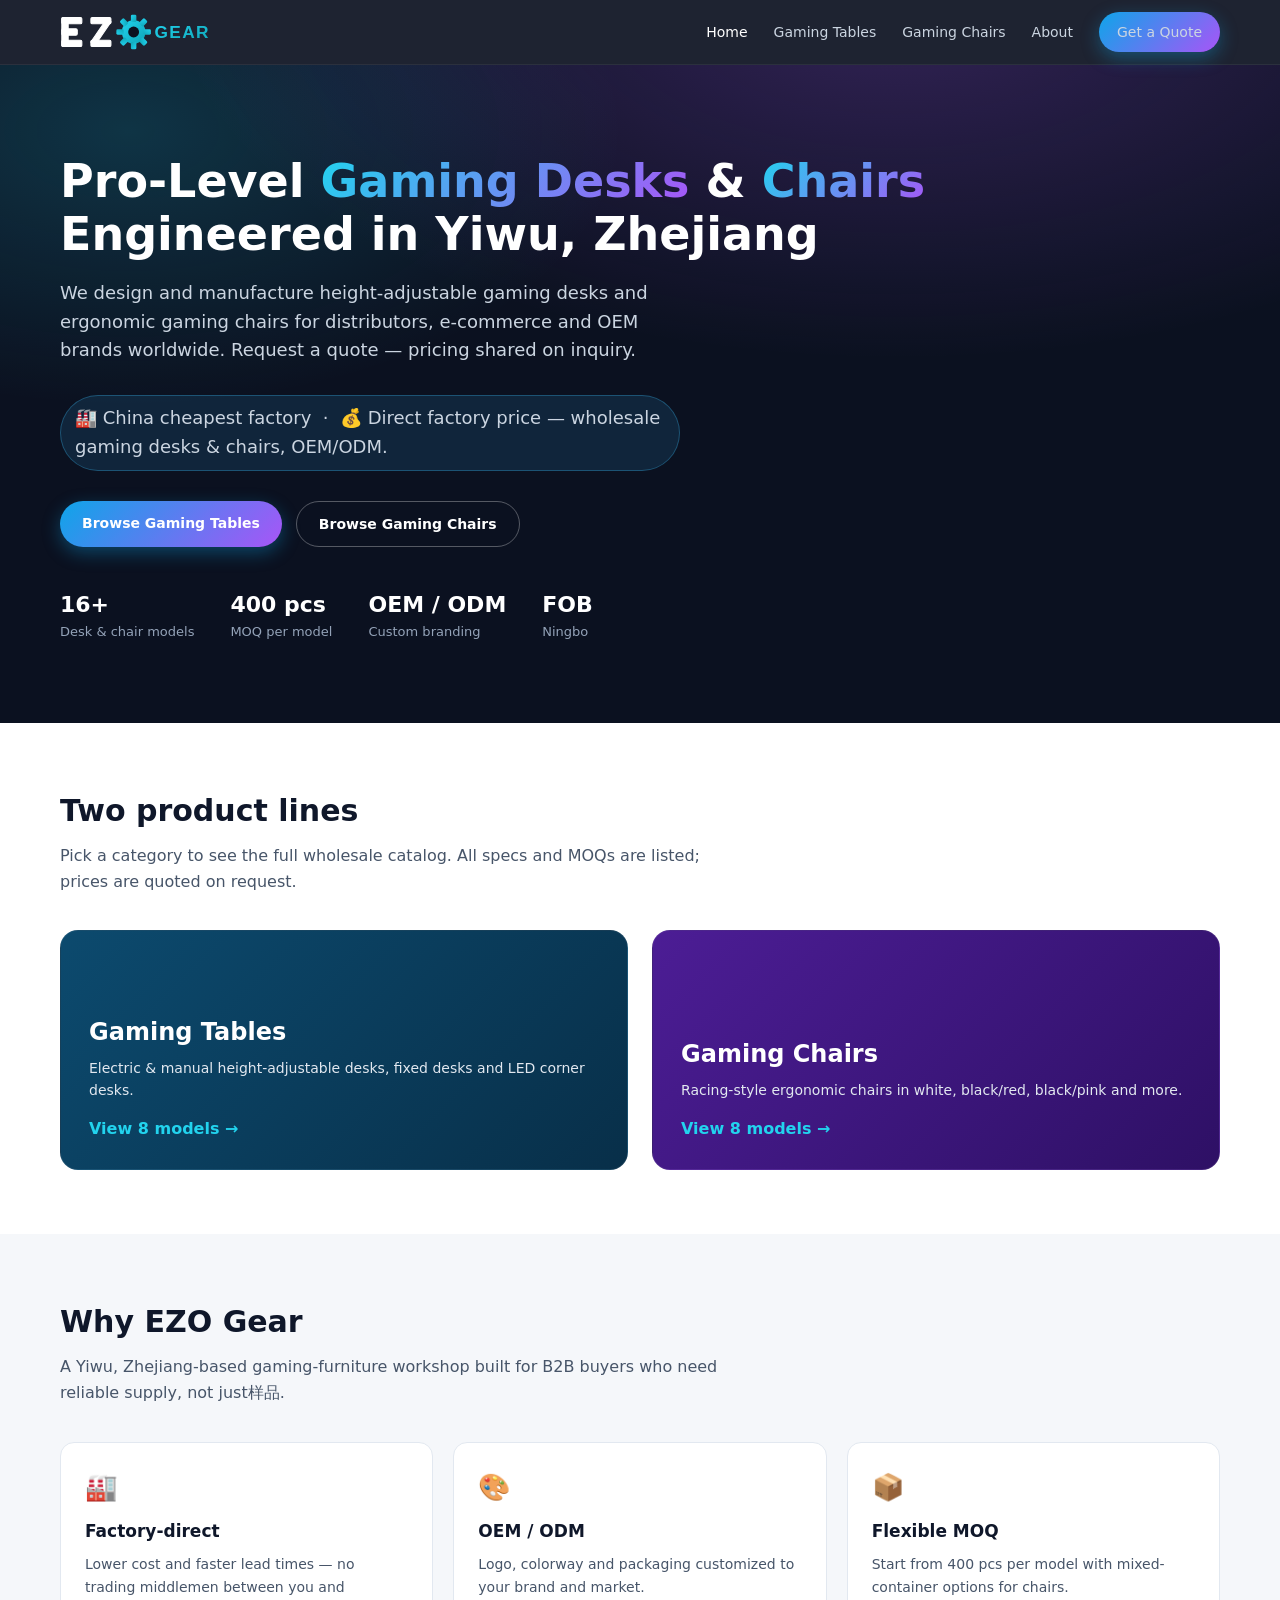
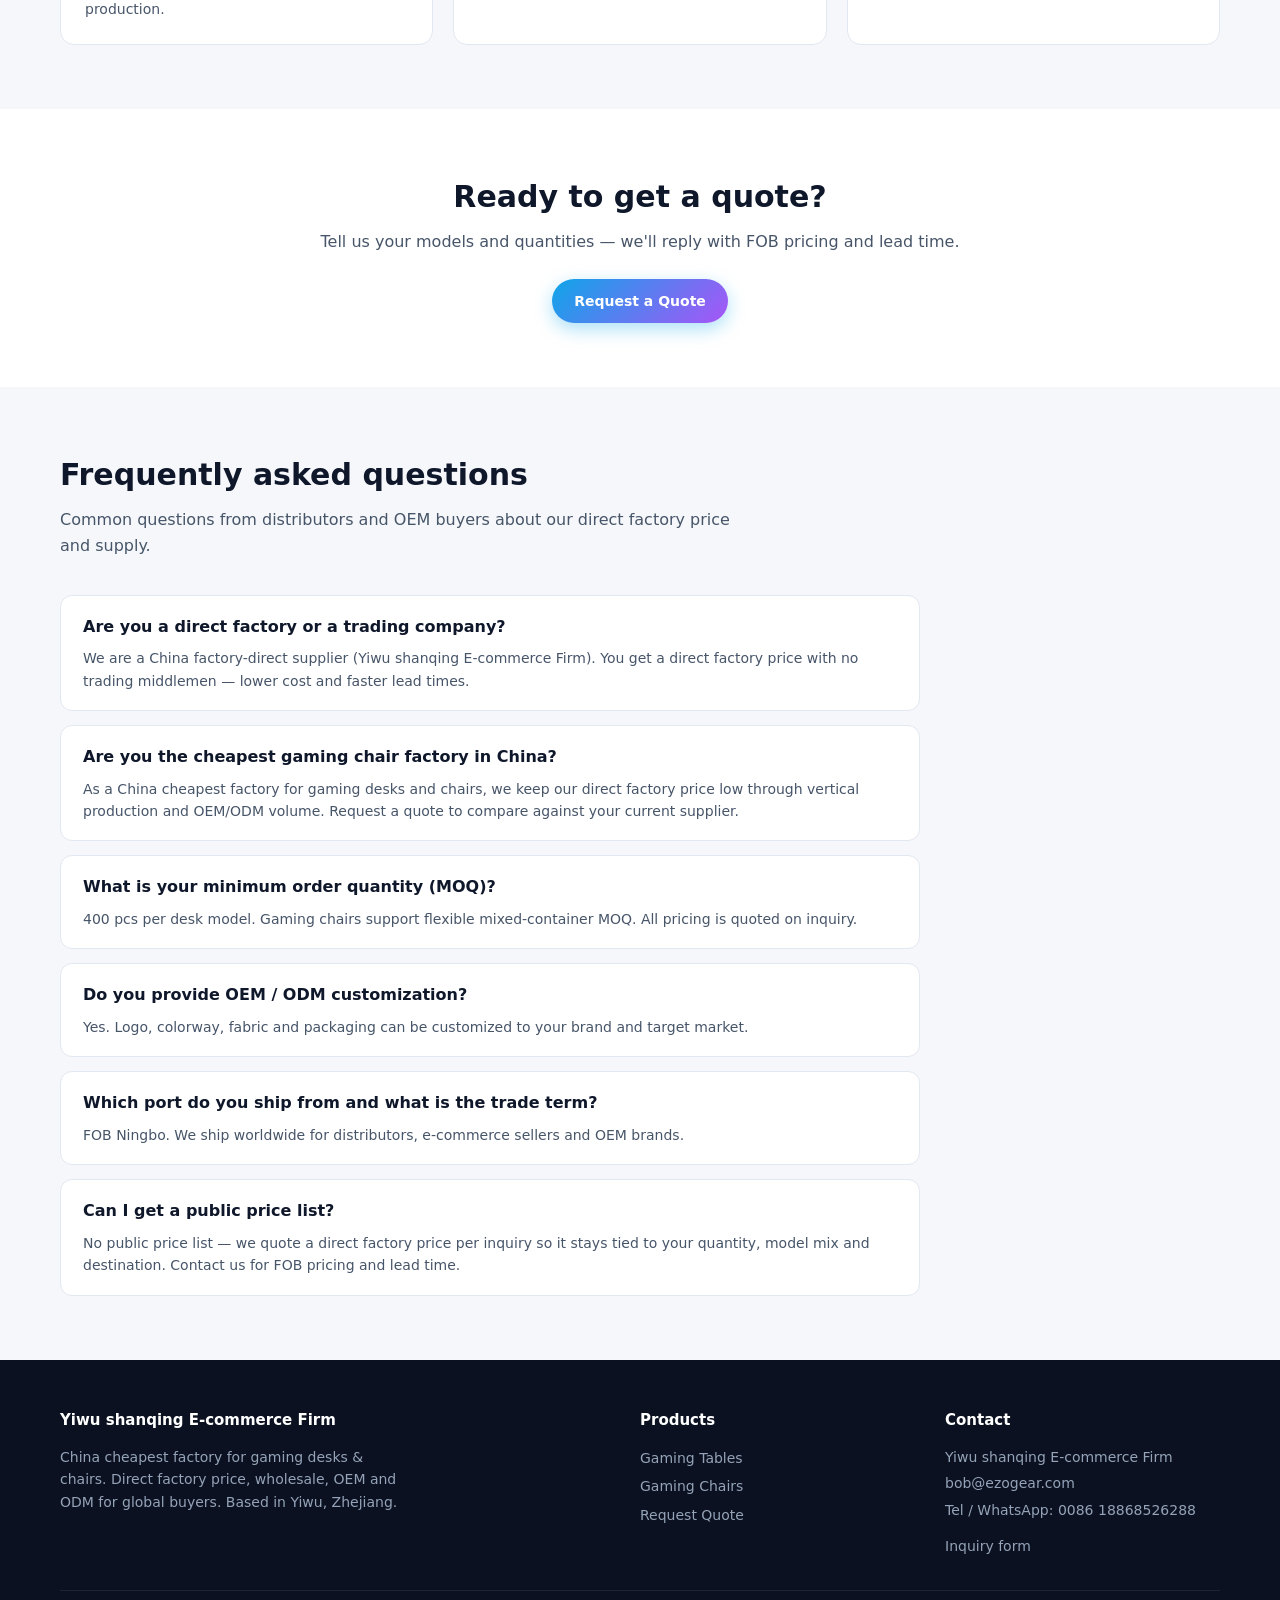
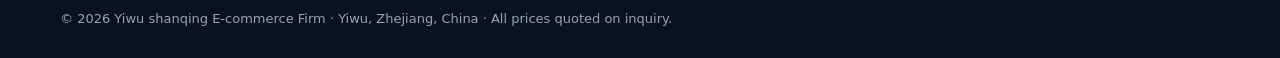
==== index.html @ 776b9a03 "Rebrand JINGGEAR -> EZO Gear: site-wide logo, titles, JSON-LD, llms.txt" ====
<!DOCTYPE html>
<html lang="en">
<head>
<meta charset="UTF-8">
<meta name="viewport" content="width=device-width, initial-scale=1.0">
<title>EZO Gear — China's Cheapest Factory for Gaming Desks & Chairs | Direct Factory Price</title>
<meta name="description" content="China cheapest factory for gaming desks and chairs. Direct factory price, OEM/ODM, low MOQ 400 pcs. Wholesale gaming tables & ergonomic gaming chairs from Yiwu, Zhejiang.">
<link rel="canonical" href="https://ezogear.com/">
<meta property="og:type" content="website">
<meta property="og:title" content="EZO Gear — China's Cheapest Factory for Gaming Desks & Chairs | Direct Factory Price">
<meta property="og:description" content="China cheapest factory for gaming desks and chairs. Direct factory price, OEM/ODM, low MOQ 400 pcs. Wholesale gaming tables & ergonomic gaming chairs from Yiwu, Zhejiang.">
<meta property="og:url" content="https://ezogear.com/">
<meta property="og:site_name" content="EZO Gear">
<meta name="twitter:card" content="summary_large_image">
<meta name="twitter:title" content="EZO Gear — China's Cheapest Factory for Gaming Desks & Chairs | Direct Factory Price">
<meta name="twitter:description" content="China cheapest factory for gaming desks and chairs. Direct factory price, OEM/ODM, low MOQ 400 pcs. Wholesale gaming tables & ergonomic gaming chairs from Yiwu, Zhejiang.">
<link rel="stylesheet" href="assets/css/style.css">
<script type="application/ld+json">
{
  "@context": "https://schema.org",
  "@graph": [
    {
      "@type": "Organization",
      "@id": "https://ezogear.com/#organization",
      "name": "Yiwu shanqing E‑commerce Firm",
      "url": "https://ezogear.com/",
      "logo": "https://ezogear.com/assets/chairs/GC6111RED/GC6111-BLA-RED-2.jpg",
      "description": "China cheapest factory for gaming desks and chairs. We supply direct factory price wholesale gaming furniture with OEM/ODM, low MOQ and FOB Ningbo shipping from Yiwu, Zhejiang.",
      "email": "bob@ezogear.com",
      "telephone": "+86 18868526288",
      "address": {
        "@type": "PostalAddress",
        "addressLocality": "Yiwu",
        "addressRegion": "Zhejiang",
        "addressCountry": "CN"
      },
      "areaServed": "Worldwide",
      "sameAs": [
        "https://ezogear.com/"
      ]
    },
    {
      "@type": "Brand",
      "@id": "https://ezogear.com/#brand",
      "name": "EZO Gear",
      "url": "https://ezogear.com/",
      "description": "Direct factory price gaming desk & chair brand. China cheapest factory for wholesale gaming furniture, OEM/ODM.",
      "logo": "https://ezogear.com/assets/chairs/GC6111RED/GC6111-BLA-RED-2.jpg",
      "sameAs": [
        "https://ezogear.com/"
      ],
      "areaServed": "Worldwide",
      "category": "Gaming furniture",
      "mainEntityOfPage": "https://ezogear.com/"
    },
    {
      "@type": "WebSite",
      "@id": "https://ezogear.com/#website",
      "url": "https://ezogear.com/",
      "name": "EZO Gear",
      "publisher": {
        "@id": "https://ezogear.com/#organization"
      },
      "inLanguage": "en"
    }
  ]
}
</script>
</head>
<body>

<header class="site-header">
  <div class="wrap nav">
    <div class="brand">
      <svg class="logo-mark" viewBox="0 0 200 44" xmlns="http://www.w3.org/2000/svg" role="img" aria-label="EZO Gear">
        <defs>
          <linearGradient id="ezg" x1="0" y1="0" x2="1" y2="1">
            <stop offset="0" stop-color="#22d3ee"/>
            <stop offset="1" stop-color="#0ea5b7"/>
          </linearGradient>
        </defs>
        <!-- E -->
        <g fill="#ffffff" stroke="#ffffff" stroke-width="1.2">
          <rect x="2" y="6" width="7" height="32" rx="1.5"/>
          <rect x="2" y="6" width="22" height="7" rx="1.5"/>
          <rect x="2" y="18.5" width="17" height="7" rx="1.5"/>
          <rect x="2" y="31" width="22" height="7" rx="1.5"/>
        </g>
        <!-- Z -->
        <g fill="#ffffff" stroke="#ffffff" stroke-width="1.2">
          <rect x="34" y="6" width="22" height="7" rx="1.5"/>
          <polygon points="56,11 49,11 34,33 41,33"/>
          <rect x="34" y="31" width="22" height="7" rx="1.5"/>
        </g>
        <!-- O as gear -->
        <g fill="url(#ezg)">
          <circle cx="81" cy="22" r="13"/>
          <rect x="78" y="3" width="6" height="8" rx="1.5" transform="rotate(0 81 22)"/>
          <rect x="78" y="3" width="6" height="8" rx="1.5" transform="rotate(45 81 22)"/>
          <rect x="78" y="3" width="6" height="8" rx="1.5" transform="rotate(90 81 22)"/>
          <rect x="78" y="3" width="6" height="8" rx="1.5" transform="rotate(135 81 22)"/>
          <rect x="78" y="3" width="6" height="8" rx="1.5" transform="rotate(180 81 22)"/>
          <rect x="78" y="3" width="6" height="8" rx="1.5" transform="rotate(225 81 22)"/>
          <rect x="78" y="3" width="6" height="8" rx="1.5" transform="rotate(270 81 22)"/>
          <rect x="78" y="3" width="6" height="8" rx="1.5" transform="rotate(315 81 22)"/>
        </g>
        <circle cx="81" cy="22" r="6" fill="#0b1120"/>
        <!-- GEAR wordmark -->
        <text x="104" y="29" font-family="Arial, Helvetica, sans-serif" font-size="19" font-weight="800" letter-spacing="1.5" fill="url(#ezg)">GEAR</text>
      </svg>
    </div>
    <nav class="nav-links">
      <a href="index.html" class="active">Home</a>
      <a href="tables.html">Gaming Tables</a>
      <a href="chairs.html">Gaming Chairs</a>
      <a href="#about">About</a>
      <a href="contact.html" class="btn btn-primary btn-sm">Get a Quote</a>
    </nav>
  </div>
</header>

<section class="hero">
  <div class="wrap">
    <h1>Pro-Level <span class="hl">Gaming Desks</span> &amp; <span class="hl">Chairs</span><br>Engineered in Yiwu, Zhejiang</h1>
    <p>We design and manufacture height-adjustable gaming desks and ergonomic gaming chairs for distributors, e-commerce and OEM brands worldwide. Request a quote — pricing shared on inquiry.</p>
    <p class="seo-tag">🏭 China cheapest factory &nbsp;·&nbsp; 💰 Direct factory price — wholesale gaming desks &amp; chairs, OEM/ODM.</p>
    <div class="hero-cta">
      <a href="tables.html" class="btn btn-primary">Browse Gaming Tables</a>
      <a href="chairs.html" class="btn btn-ghost">Browse Gaming Chairs</a>
    </div>
    <div class="hero-meta">
      <div><strong>16+</strong>Desk &amp; chair models</div>
      <div><strong>400 pcs</strong>MOQ per model</div>
      <div><strong>OEM / ODM</strong>Custom branding</div>
      <div><strong>FOB</strong>Ningbo</div>
    </div>
  </div>
</section>

<section class="section">
  <div class="wrap">
    <h2>Two product lines</h2>
    <p class="lead">Pick a category to see the full wholesale catalog. All specs and MOQs are listed; prices are quoted on request.</p>
    <div class="cat-grid">
      <a class="cat-card tables" href="tables.html">
        <div>
          <h3>Gaming Tables</h3>
          <p>Electric &amp; manual height-adjustable desks, fixed desks and LED corner desks.</p>
          <span class="go">View 8 models →</span>
        </div>
      </a>
      <a class="cat-card chairs" href="chairs.html">
        <div>
          <h3>Gaming Chairs</h3>
          <p>Racing-style ergonomic chairs in white, black/red, black/pink and more.</p>
          <span class="go">View 8 models →</span>
        </div>
      </a>
    </div>
  </div>
</section>

<section class="section soft" id="about">
  <div class="wrap">
    <h2>Why EZO Gear</h2>
    <p class="lead">A Yiwu, Zhejiang-based gaming-furniture workshop built for B2B buyers who need reliable supply, not just样品.</p>
    <div class="feat-grid">
      <div class="feat"><div class="ic">🏭</div><h4>Factory-direct</h4><p>Lower cost and faster lead times — no trading middlemen between you and production.</p></div>
      <div class="feat"><div class="ic">🎨</div><h4>OEM / ODM</h4><p>Logo, colorway and packaging customized to your brand and market.</p></div>
      <div class="feat"><div class="ic">📦</div><h4>Flexible MOQ</h4><p>Start from 400 pcs per model with mixed-container options for chairs.</p></div>
    </div>
  </div>
</section>

<section class="section">
  <div class="wrap" style="text-align:center">
    <h2>Ready to get a quote?</h2>
    <p class="lead" style="margin:0 auto 24px">Tell us your models and quantities — we'll reply with FOB pricing and lead time.</p>
    <a href="contact.html" class="btn btn-primary">Request a Quote</a>
  </div>
</section>

<section class="section soft" id="faq">
  <div class="wrap">
    <h2>Frequently asked questions</h2>
    <p class="lead">Common questions from distributors and OEM buyers about our direct factory price and supply.</p>
    <div class="faq">
      <div class="faq-item"><h4>Are you a direct factory or a trading company?</h4><p>We are a China factory-direct supplier (Yiwu shanqing E‑commerce Firm). You get a direct factory price with no trading middlemen — lower cost and faster lead times.</p></div>
      <div class="faq-item"><h4>Are you the cheapest gaming chair factory in China?</h4><p>As a China cheapest factory for gaming desks and chairs, we keep our direct factory price low through vertical production and OEM/ODM volume. Request a quote to compare against your current supplier.</p></div>
      <div class="faq-item"><h4>What is your minimum order quantity (MOQ)?</h4><p>400 pcs per desk model. Gaming chairs support flexible mixed-container MOQ. All pricing is quoted on inquiry.</p></div>
      <div class="faq-item"><h4>Do you provide OEM / ODM customization?</h4><p>Yes. Logo, colorway, fabric and packaging can be customized to your brand and target market.</p></div>
      <div class="faq-item"><h4>Which port do you ship from and what is the trade term?</h4><p>FOB Ningbo. We ship worldwide for distributors, e-commerce sellers and OEM brands.</p></div>
      <div class="faq-item"><h4>Can I get a public price list?</h4><p>No public price list — we quote a direct factory price per inquiry so it stays tied to your quantity, model mix and destination. Contact us for FOB pricing and lead time.</p></div>
    </div>
  </div>
</section>
<script type="application/ld+json">
{
  "@context": "https://schema.org",
  "@type": "FAQPage",
  "mainEntity": [
    {
      "@type": "Question",
      "name": "Are you a direct factory or a trading company?",
      "acceptedAnswer": {
        "@type": "Answer",
        "text": "We are a China factory-direct supplier (Yiwu shanqing E‑commerce Firm). You get a direct factory price with no trading middlemen — lower cost and faster lead times."
      }
    },
    {
      "@type": "Question",
      "name": "Are you the cheapest gaming chair factory in China?",
      "acceptedAnswer": {
        "@type": "Answer",
        "text": "As a China cheapest factory for gaming desks and chairs, we keep our direct factory price low through vertical production and OEM/ODM volume. Request a quote to compare against your current supplier."
      }
    },
    {
      "@type": "Question",
      "name": "What is your minimum order quantity (MOQ)?",
      "acceptedAnswer": {
        "@type": "Answer",
        "text": "400 pcs per desk model. Gaming chairs support flexible mixed-container MOQ. All pricing is quoted on inquiry."
      }
    },
    {
      "@type": "Question",
      "name": "Do you provide OEM / ODM customization?",
      "acceptedAnswer": {
        "@type": "Answer",
        "text": "Yes. Logo, colorway, fabric and packaging can be customized to your brand and target market."
      }
    },
    {
      "@type": "Question",
      "name": "Which port do you ship from and what is the trade term?",
      "acceptedAnswer": {
        "@type": "Answer",
        "text": "FOB Ningbo. We ship worldwide for distributors, e-commerce sellers and OEM brands."
      }
    },
    {
      "@type": "Question",
      "name": "Can I get a public price list?",
      "acceptedAnswer": {
        "@type": "Answer",
        "text": "No public price list — we quote a direct factory price per inquiry so it stays tied to your quantity, model mix and destination. Contact us for FOB pricing and lead time."
      }
    }
  ]
}
</script>

<footer class="site-footer">
  <div class="wrap">
    <div class="foot-grid">
      <div>
        <h5>Yiwu shanqing E‑commerce Firm</h5>
        <p style="font-size:14px;max-width:340px">China cheapest factory for gaming desks &amp; chairs. Direct factory price, wholesale, OEM and ODM for global buyers. Based in Yiwu, Zhejiang.</p>
      </div>
      <div>
        <h5>Products</h5>
        <a href="tables.html">Gaming Tables</a>
        <a href="chairs.html">Gaming Chairs</a>
        <a href="contact.html">Request Quote</a>
      </div>
      <div>
        <h5>Contact</h5>
        <p class="co-info">Yiwu shanqing E‑commerce Firm<br>
        <a href="mailto:bob@ezogear.com">bob@ezogear.com</a><br>
        Tel / WhatsApp: 0086 18868526288</p>
        <a href="contact.html">Inquiry form</a>
      </div>
    </div>
    <div class="foot-bottom">© 2026 Yiwu shanqing E‑commerce Firm · Yiwu, Zhejiang, China · All prices quoted on inquiry.</div>
  </div>
</footer>

<div class="modal-back" id="modalBack"><div class="modal" id="modal"></div></div>
<script src="assets/js/data.js"></script>
<script src="assets/js/main.js"></script>
</body>
</html>
---- assets/css/style.css ----
:root {
  --bg: #ffffff;
  --bg-soft: #f5f7fa;
  --ink: #0f172a;
  --ink-soft: #475569;
  --line: #e2e8f0;
  --brand: #0ea5e9;
  --brand-2: #a855f7;
  --accent: #22d3ee;
  --dark: #0b1120;
  --dark-2: #111a2e;
  --radius: 14px;
  --shadow: 0 8px 30px rgba(15, 23, 42, 0.08);
  --maxw: 1200px;
}

* { box-sizing: border-box; }

html { scroll-behavior: smooth; }

body {
  margin: 0;
  font-family: "Segoe UI", "PingFang SC", "Microsoft YaHei", system-ui, -apple-system, sans-serif;
  color: var(--ink);
  background: var(--bg);
  line-height: 1.6;
}

a { color: inherit; text-decoration: none; }

img { max-width: 100%; display: block; }

.wrap { max-width: var(--maxw); margin: 0 auto; padding: 0 20px; }

/* ---------- Header ---------- */
.site-header {
  position: sticky; top: 0; z-index: 50;
  background: rgba(11, 17, 32, 0.92);
  backdrop-filter: blur(8px);
  border-bottom: 1px solid rgba(255, 255, 255, 0.06);
}
.nav {
  display: flex; align-items: center; justify-content: space-between;
  height: 64px;
}
.brand { display: flex; align-items: center; gap: 8px; }
.brand .logo-mark { height: 40px; width: auto; display: block; }
.nav-links { display: flex; gap: 26px; align-items: center; }
.nav-links a {
  color: #cbd5e1; font-size: 14px; font-weight: 500; transition: color .2s;
}
.nav-links a:hover, .nav-links a.active { color: #fff; }
.btn {
  display: inline-block; cursor: pointer; border: 0; font-weight: 600;
  padding: 11px 22px; border-radius: 999px; font-size: 14px;
  transition: transform .15s ease, box-shadow .2s ease;
}
.btn-primary {
  background: linear-gradient(135deg, var(--brand), var(--brand-2));
  color: #fff; box-shadow: 0 6px 18px rgba(14, 165, 233, .35);
}
.btn-primary:hover { transform: translateY(-2px); }
.btn-ghost {
  background: transparent; color: #fff; border: 1px solid rgba(255,255,255,.3);
}
.btn-ghost:hover { border-color: var(--accent); color: var(--accent); }
.btn-sm { padding: 9px 18px; font-size: 13px; }

/* ---------- Hero ---------- */
.hero {
  background: radial-gradient(1200px 600px at 70% -10%, rgba(168,85,247,.25), transparent 60%),
              radial-gradient(900px 500px at 10% 10%, rgba(34,211,238,.18), transparent 55%),
              var(--dark);
  color: #fff; padding: 90px 0 80px;
}
.hero h1 { font-size: 46px; line-height: 1.15; margin: 0 0 18px; font-weight: 800; }
.hero h1 .hl {
  background: linear-gradient(135deg, var(--accent), var(--brand-2));
  -webkit-background-clip: text; background-clip: text; color: transparent;
}
.hero p { color: #cbd5e1; font-size: 18px; max-width: 620px; margin: 0 0 30px; }
.hero-cta { display: flex; gap: 14px; flex-wrap: wrap; }
.seo-tag { margin-top: 18px; font-size: 14px; color: #e2e8f0; }
.seo-tag { background: rgba(56,189,248,0.12); display: inline-block; padding: 8px 14px; border-radius: 999px; border: 1px solid rgba(56,189,248,0.3); }
.hero-meta { margin-top: 40px; display: flex; gap: 36px; flex-wrap: wrap; }
.hero-meta div { color: #94a3b8; font-size: 13px; }
.hero-meta strong { display: block; color: #fff; font-size: 22px; font-weight: 700; }
.faq { display: grid; gap: 14px; max-width: 860px; }
.faq-item { background: #fff; border: 1px solid #e2e8f0; border-radius: 12px; padding: 18px 22px; }
.faq-item h4 { margin: 0 0 8px; font-size: 16px; color: var(--ink); }
.faq-item p { margin: 0; color: var(--ink-soft); font-size: 14px; line-height: 1.6; }


.crumb { padding: 14px 0 0; font-size: 13px; color: var(--ink-soft); }
.crumb a { color: var(--accent); text-decoration: none; }
.crumb span { margin: 0 6px; color: #94a3b8; }
/* ---------- Sections ---------- */
.section { padding: 64px 0; }
.section.soft { background: var(--bg-soft); }
.section h1 { font-size: 30px; margin: 0 0 8px; font-weight: 800; }
.section h2 { font-size: 30px; margin: 0 0 8px; font-weight: 800; }
.section .lead { color: var(--ink-soft); margin: 0 0 36px; max-width: 680px; }

/* ---------- Category cards ---------- */
.cat-grid { display: grid; grid-template-columns: 1fr 1fr; gap: 24px; }
.cat-card {
  position: relative; border-radius: 18px; overflow: hidden; min-height: 240px;
  display: flex; align-items: flex-end; padding: 28px; color: #fff;
  background: linear-gradient(135deg, #1e293b, #0f172a);
  border: 1px solid rgba(255,255,255,.06);
}
.cat-card.tables { background: linear-gradient(135deg, #0c4a6e, #082f49); }
.cat-card.chairs { background: linear-gradient(135deg, #4c1d95, #2e1065); }
.cat-card h3 { font-size: 24px; margin: 0 0 6px; }
.cat-card p { margin: 0; color: #e2e8f0; font-size: 14px; }
.cat-card .go { margin-top: 14px; display: inline-block; color: var(--accent); font-weight: 600; }

/* ---------- Product grid ---------- */
.toolbar { display: flex; gap: 10px; flex-wrap: wrap; margin-bottom: 26px; }
.chip {
  border: 1px solid var(--line); background: #fff; color: var(--ink-soft);
  padding: 8px 16px; border-radius: 999px; cursor: pointer; font-size: 13px; font-weight: 600;
}
.chip.active { background: var(--ink); color: #fff; border-color: var(--ink); }

.grid { display: grid; grid-template-columns: repeat(4, 1fr); gap: 22px; }
.card {
  background: #fff; border: 1px solid var(--line); border-radius: var(--radius);
  overflow: hidden; cursor: pointer; transition: box-shadow .2s, transform .2s;
  display: flex; flex-direction: column;
}
.card:hover { box-shadow: var(--shadow); transform: translateY(-4px); }
.card .thumb {
  background: var(--bg-soft); aspect-ratio: 4/3; display: flex; align-items: center; justify-content: center;
  overflow: hidden;
}
.card .thumb img { width: 100%; height: 100%; object-fit: contain; }
.card .body { padding: 16px 16px 18px; display: flex; flex-direction: column; gap: 6px; flex: 1; }
.card .sku { font-weight: 700; font-size: 15px; }
.card .sub { color: var(--ink-soft); font-size: 13px; }
.card .spec { font-size: 12px; color: #64748b; margin-top: 2px; }
.card .foot { margin-top: auto; padding-top: 10px; display: flex; align-items: center; justify-content: space-between; }
.tag {
  font-size: 11px; font-weight: 700; padding: 4px 10px; border-radius: 999px;
  background: rgba(14,165,233,.12); color: var(--brand);
}
.tag.led { background: rgba(168,85,247,.14); color: var(--brand-2); }

/* ---------- Modal ---------- */
.modal-back {
  position: fixed; inset: 0; background: rgba(8,12,24,.6); backdrop-filter: blur(4px);
  display: none; align-items: center; justify-content: center; z-index: 100; padding: 20px;
}
.modal-back.open { display: flex; }
.modal {
  background: #fff; border-radius: 18px; max-width: 880px; width: 100%; max-height: 90vh;
  overflow: auto; display: grid; grid-template-columns: 1.1fr 1fr;
}
.modal .gallery { background: var(--bg-soft); padding: 20px; }
.modal .gallery .main { aspect-ratio: 1/1; background: #fff; border-radius: 12px; overflow: hidden; margin-bottom: 12px; }
.modal .gallery .main img { width: 100%; height: 100%; object-fit: contain; }
.modal .gallery .thumbs { display: flex; gap: 8px; flex-wrap: wrap; }
.modal .gallery .thumbs img { width: 60px; height: 60px; object-fit: cover; border-radius: 8px; border: 2px solid transparent; cursor: pointer; }
.modal .gallery .thumbs img.active { border-color: var(--brand); }
.modal .info { padding: 28px; }
.modal .info h3 { margin: 0 0 4px; font-size: 24px; }
.modal .info .sku { color: var(--ink-soft); font-size: 14px; margin-bottom: 16px; }
.modal .info ul { padding-left: 18px; margin: 0 0 18px; color: var(--ink-soft); font-size: 14px; }
.modal .close {
  position: absolute; top: 14px; right: 18px; font-size: 26px; cursor: pointer; color: #fff;
  background: rgba(0,0,0,.35); width: 38px; height: 38px; border-radius: 50%; text-align: center; line-height: 36px;
}
.modal-wrap { position: relative; }

/* ---------- Features ---------- */
.feat-grid { display: grid; grid-template-columns: repeat(3, 1fr); gap: 20px; }
.feat {
  background: #fff; border: 1px solid var(--line); border-radius: var(--radius); padding: 24px;
}
.feat h4 { margin: 0 0 8px; font-size: 17px; }
.feat p { margin: 0; color: var(--ink-soft); font-size: 14px; }
.feat .ic { font-size: 26px; margin-bottom: 10px; }

/* ---------- Contact form ---------- */
.form-grid { display: grid; grid-template-columns: 1fr 1fr; gap: 16px; }
.field { display: flex; flex-direction: column; gap: 6px; }
.field.full { grid-column: 1 / -1; }
.field label { font-size: 13px; font-weight: 600; color: var(--ink-soft); }
.field input, .field textarea, .field select {
  border: 1px solid var(--line); border-radius: 10px; padding: 11px 13px; font-size: 14px;
  font-family: inherit; background: #fff; color: var(--ink);
}
.field input:focus, .field textarea:focus, .field select:focus { outline: 2px solid var(--brand); border-color: transparent; }
.form-note { color: var(--ink-soft); font-size: 13px; margin-top: 14px; }
.direct-contact { margin-top: 14px; padding: 16px 18px; background: var(--bg); border: 1px solid var(--line); border-radius: var(--radius); }
.direct-contact .dc-title { font-weight: 600; color: var(--ink); margin: 0 0 8px; font-size: 14px; }
.direct-contact .dc-line { margin: 0 0 4px; font-size: 14px; color: var(--ink-soft); }

/* ---------- Footer ---------- */
.site-footer { background: var(--dark); color: #94a3b8; padding: 48px 0 28px; }
.foot-grid { display: grid; grid-template-columns: 2fr 1fr 1fr; gap: 30px; }
.site-footer h5 { color: #fff; font-size: 15px; margin: 0 0 12px; }
.site-footer a { color: #94a3b8; font-size: 14px; display: block; padding: 3px 0; }
.site-footer a:hover { color: var(--accent); }
.site-footer .co-info { font-size: 14px; line-height: 1.9; color: #94a3b8; margin: 0 0 8px; }
.site-footer .co-info a { display: inline; padding: 0; }
.foot-bottom { border-top: 1px solid rgba(255,255,255,.08); margin-top: 30px; padding-top: 18px; font-size: 13px; }

/* ---------- Responsive ---------- */
@media (max-width: 980px) {
  .grid { grid-template-columns: repeat(2, 1fr); }
  .modal { grid-template-columns: 1fr; }
  .feat-grid { grid-template-columns: 1fr; }
  .cat-grid { grid-template-columns: 1fr; }
}
@media (max-width: 620px) {
  .nav-links { display: none; }
  .hero h1 { font-size: 34px; }
  .grid { grid-template-columns: 1fr; }
  .form-grid { grid-template-columns: 1fr; }
  .foot-grid { grid-template-columns: 1fr; }
}
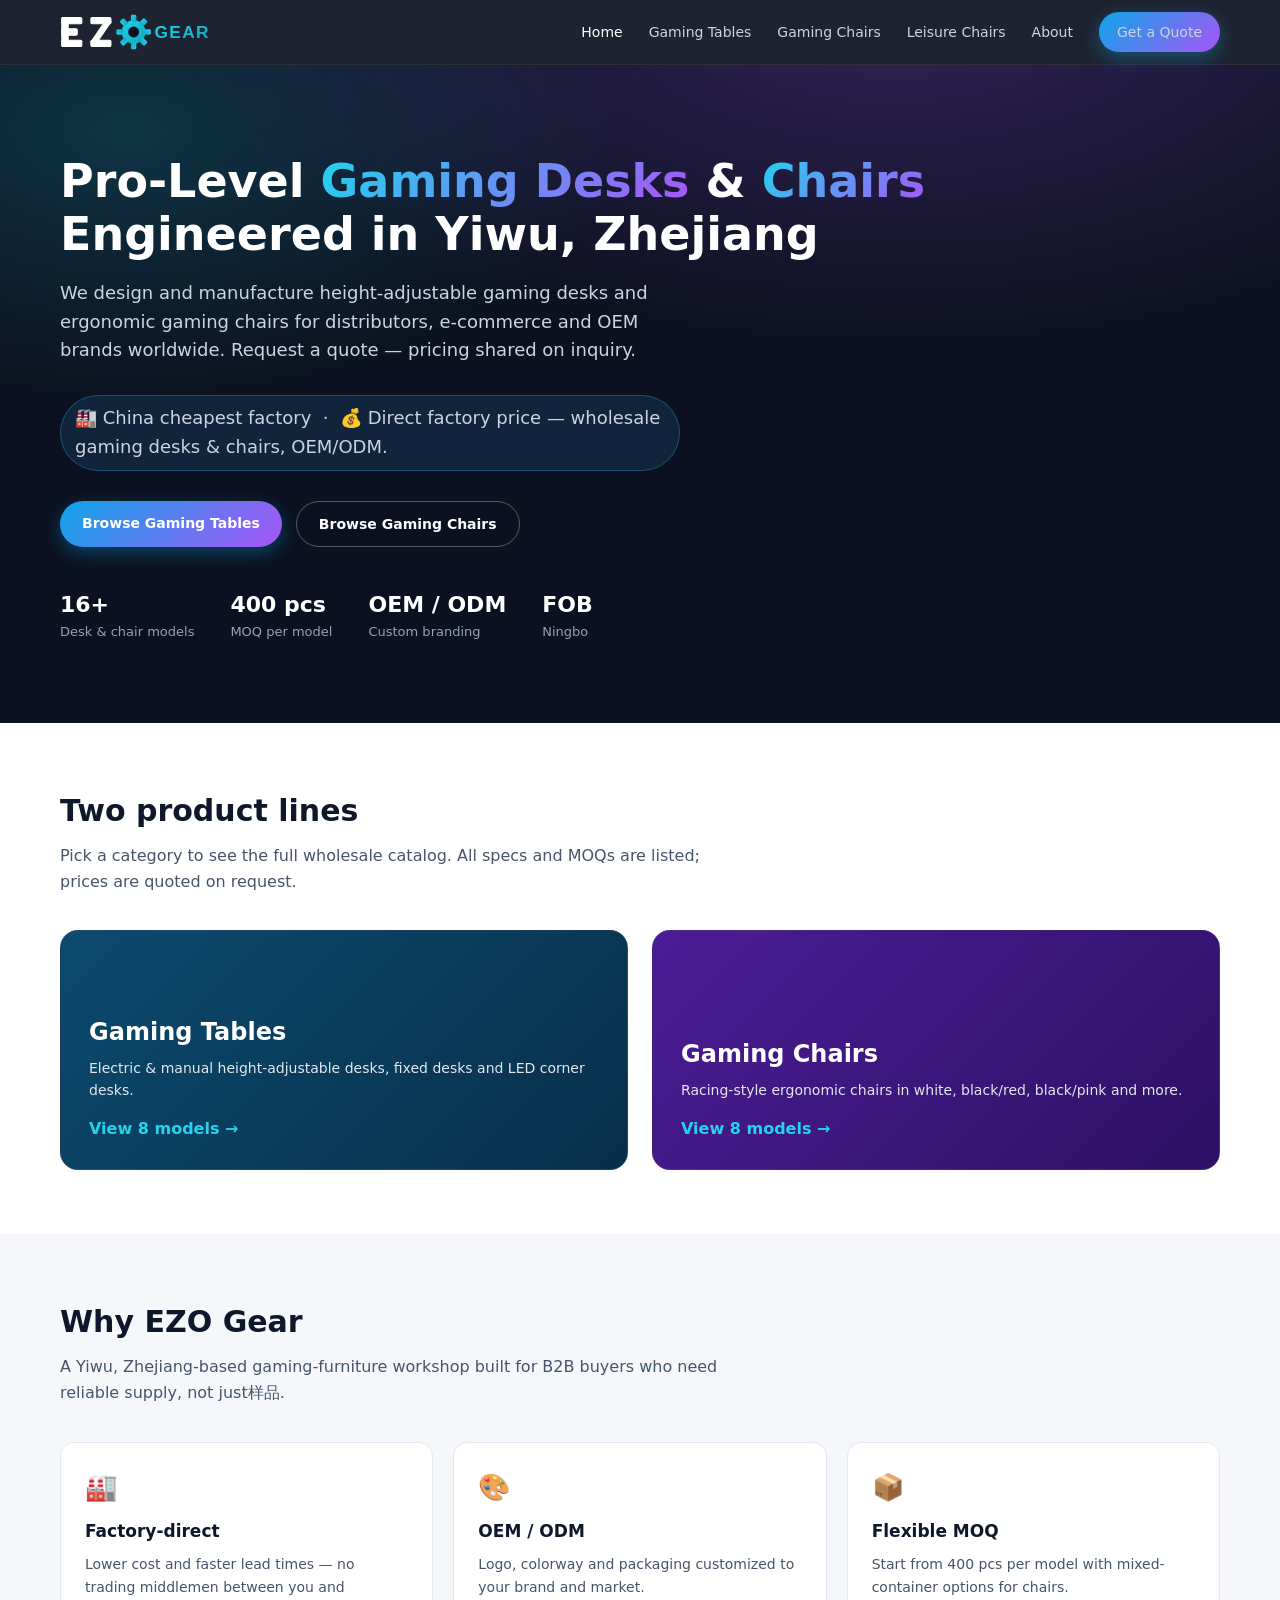
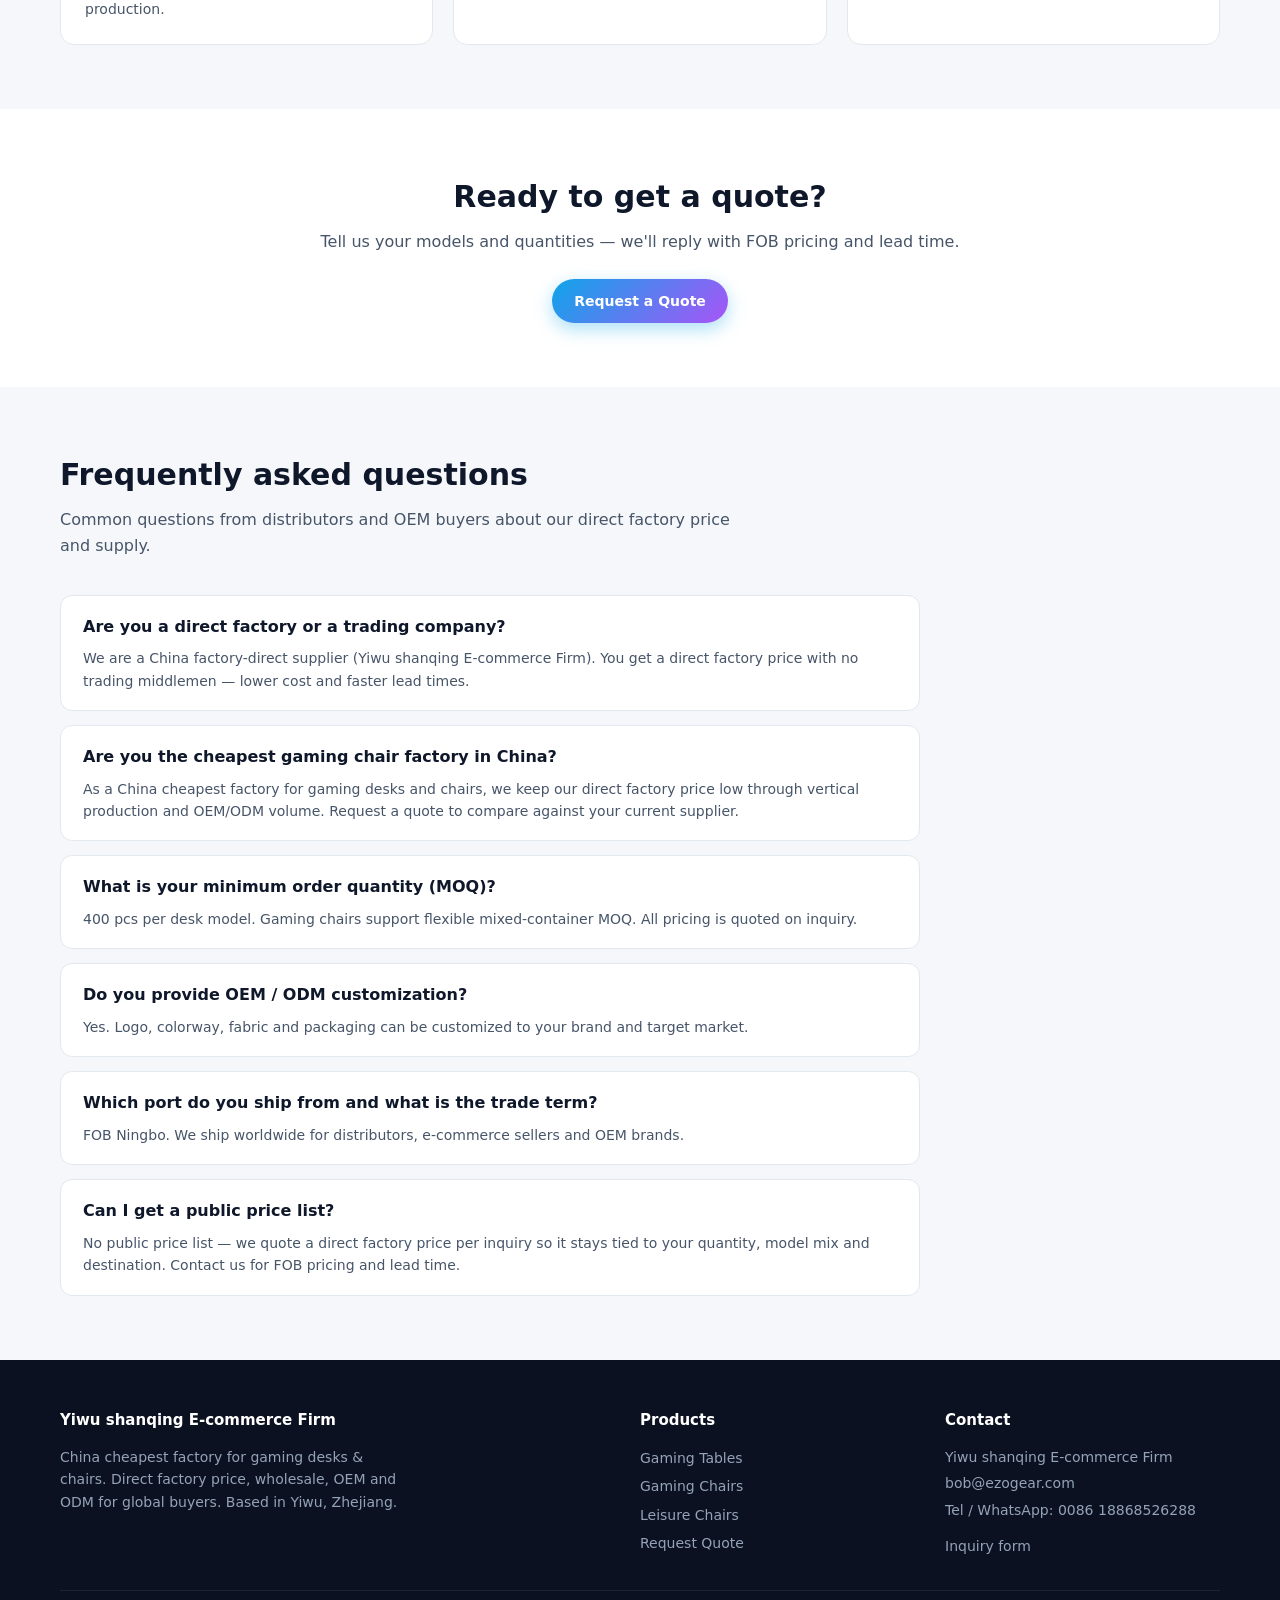
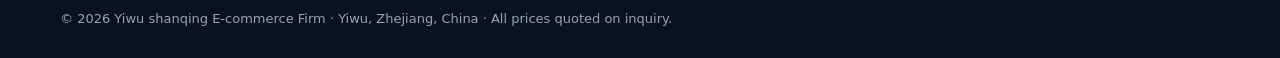
==== commit 65e9ca3b: "Add Office & Leisure Chairs catalog: 125 models from supplier PDF, TQ->EZ rebrand, leisure.html with" ====
--- a/index.html
+++ b/index.html
@@ -113,6 +113,7 @@
       <a href="index.html" class="active">Home</a>
       <a href="tables.html">Gaming Tables</a>
       <a href="chairs.html">Gaming Chairs</a>
+      <a href="leisure.html">Leisure Chairs</a>
       <a href="#about">About</a>
       <a href="contact.html" class="btn btn-primary btn-sm">Get a Quote</a>
     </nav>
@@ -262,6 +263,7 @@
         <h5>Products</h5>
         <a href="tables.html">Gaming Tables</a>
         <a href="chairs.html">Gaming Chairs</a>
+        <a href="leisure.html">Leisure Chairs</a>
         <a href="contact.html">Request Quote</a>
       </div>
       <div>
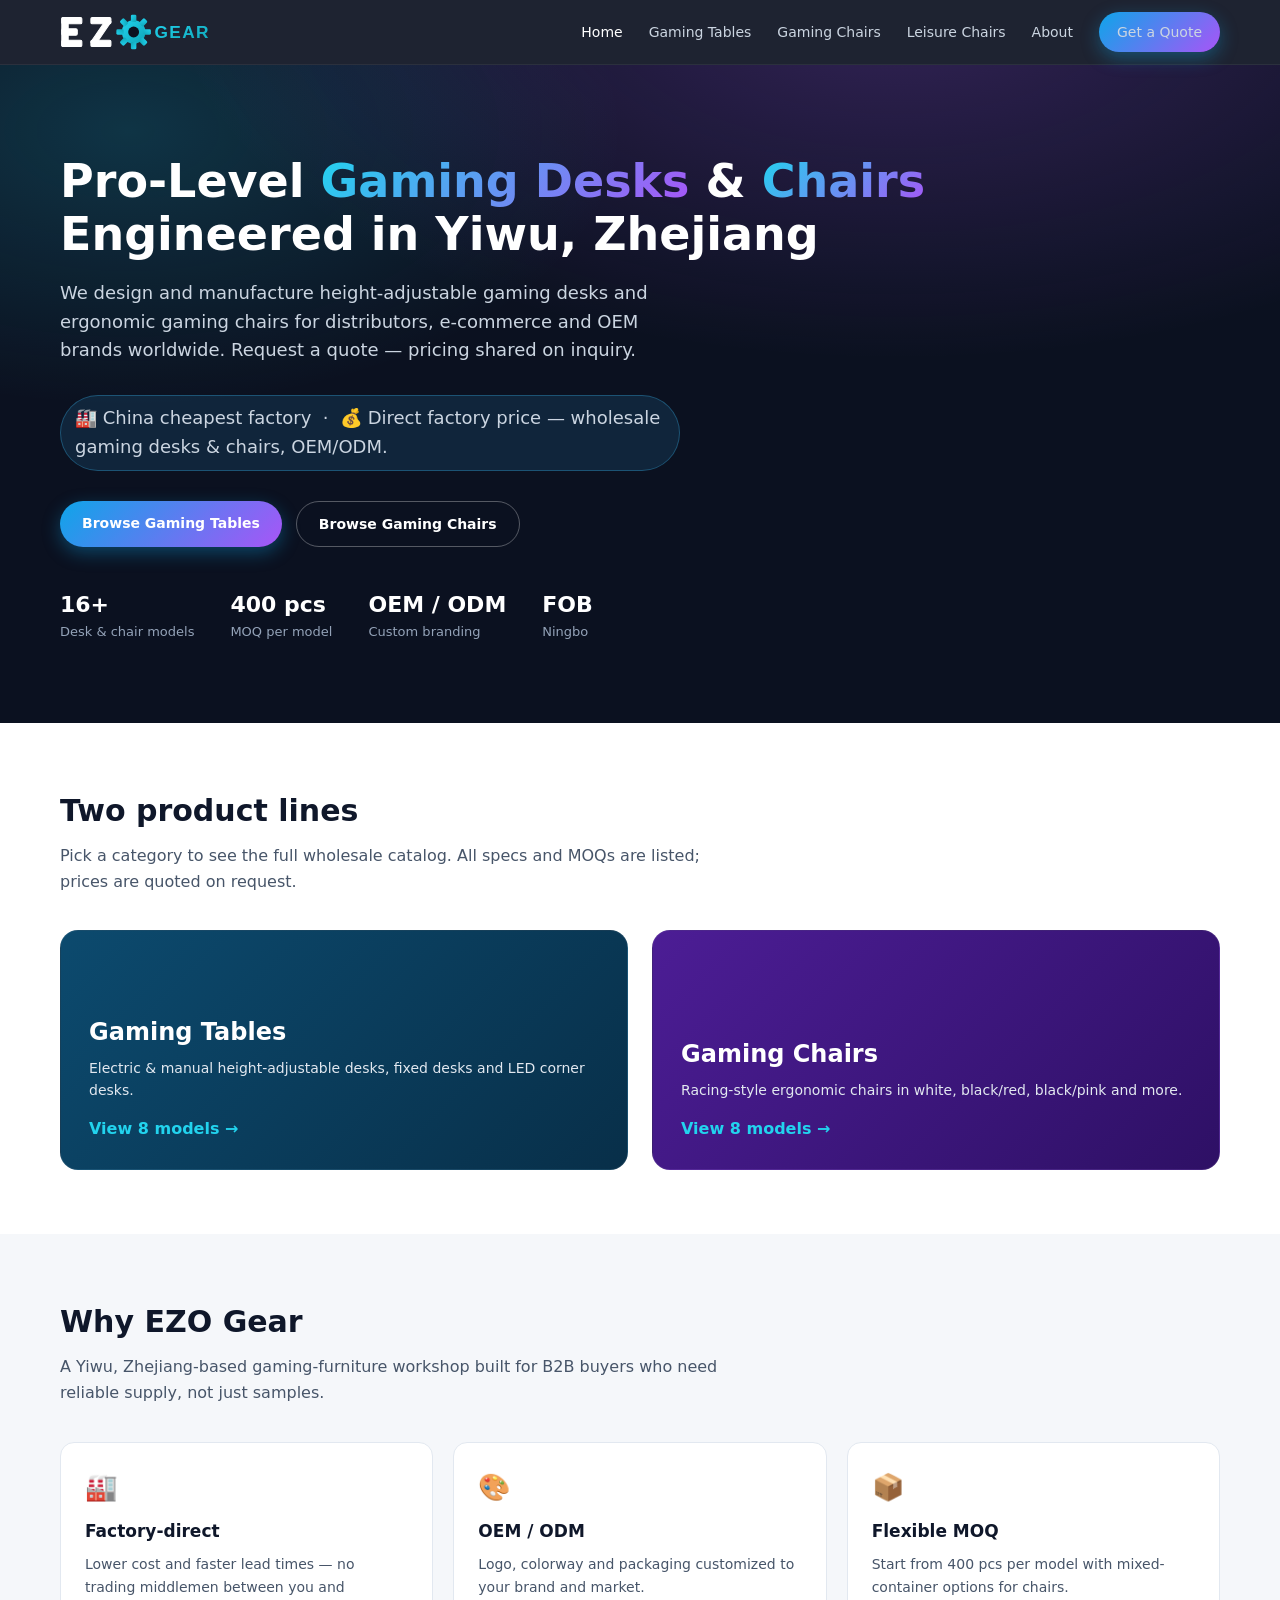
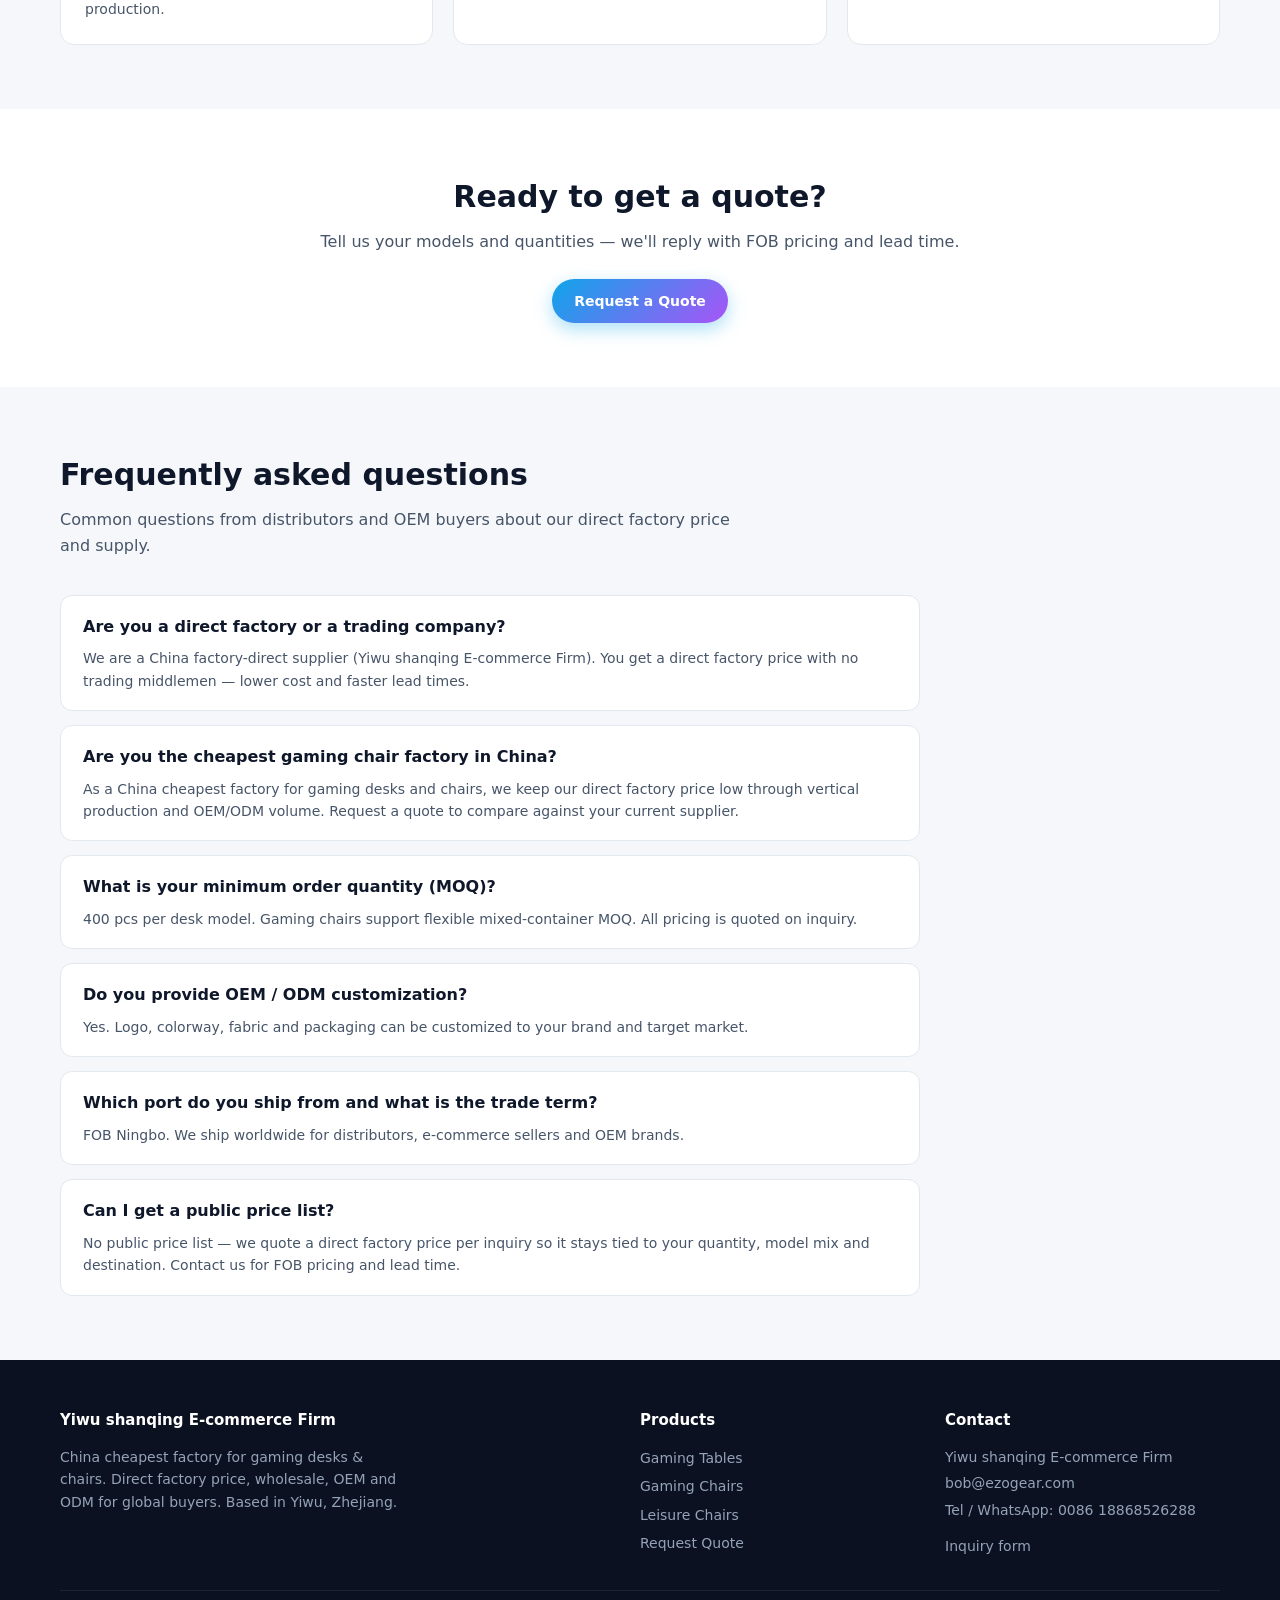
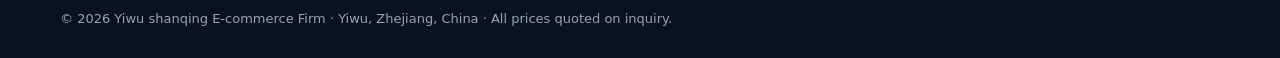
==== commit 05fec91c: "Fix mixed-language copy on homepage: replace CJK word with 'samples'" ====
--- a/index.html
+++ b/index.html
@@ -164,7 +164,7 @@
 <section class="section soft" id="about">
   <div class="wrap">
     <h2>Why EZO Gear</h2>
-    <p class="lead">A Yiwu, Zhejiang-based gaming-furniture workshop built for B2B buyers who need reliable supply, not just样品.</p>
+    <p class="lead">A Yiwu, Zhejiang-based gaming-furniture workshop built for B2B buyers who need reliable supply, not just samples.</p>
     <div class="feat-grid">
       <div class="feat"><div class="ic">🏭</div><h4>Factory-direct</h4><p>Lower cost and faster lead times — no trading middlemen between you and production.</p></div>
       <div class="feat"><div class="ic">🎨</div><h4>OEM / ODM</h4><p>Logo, colorway and packaging customized to your brand and market.</p></div>
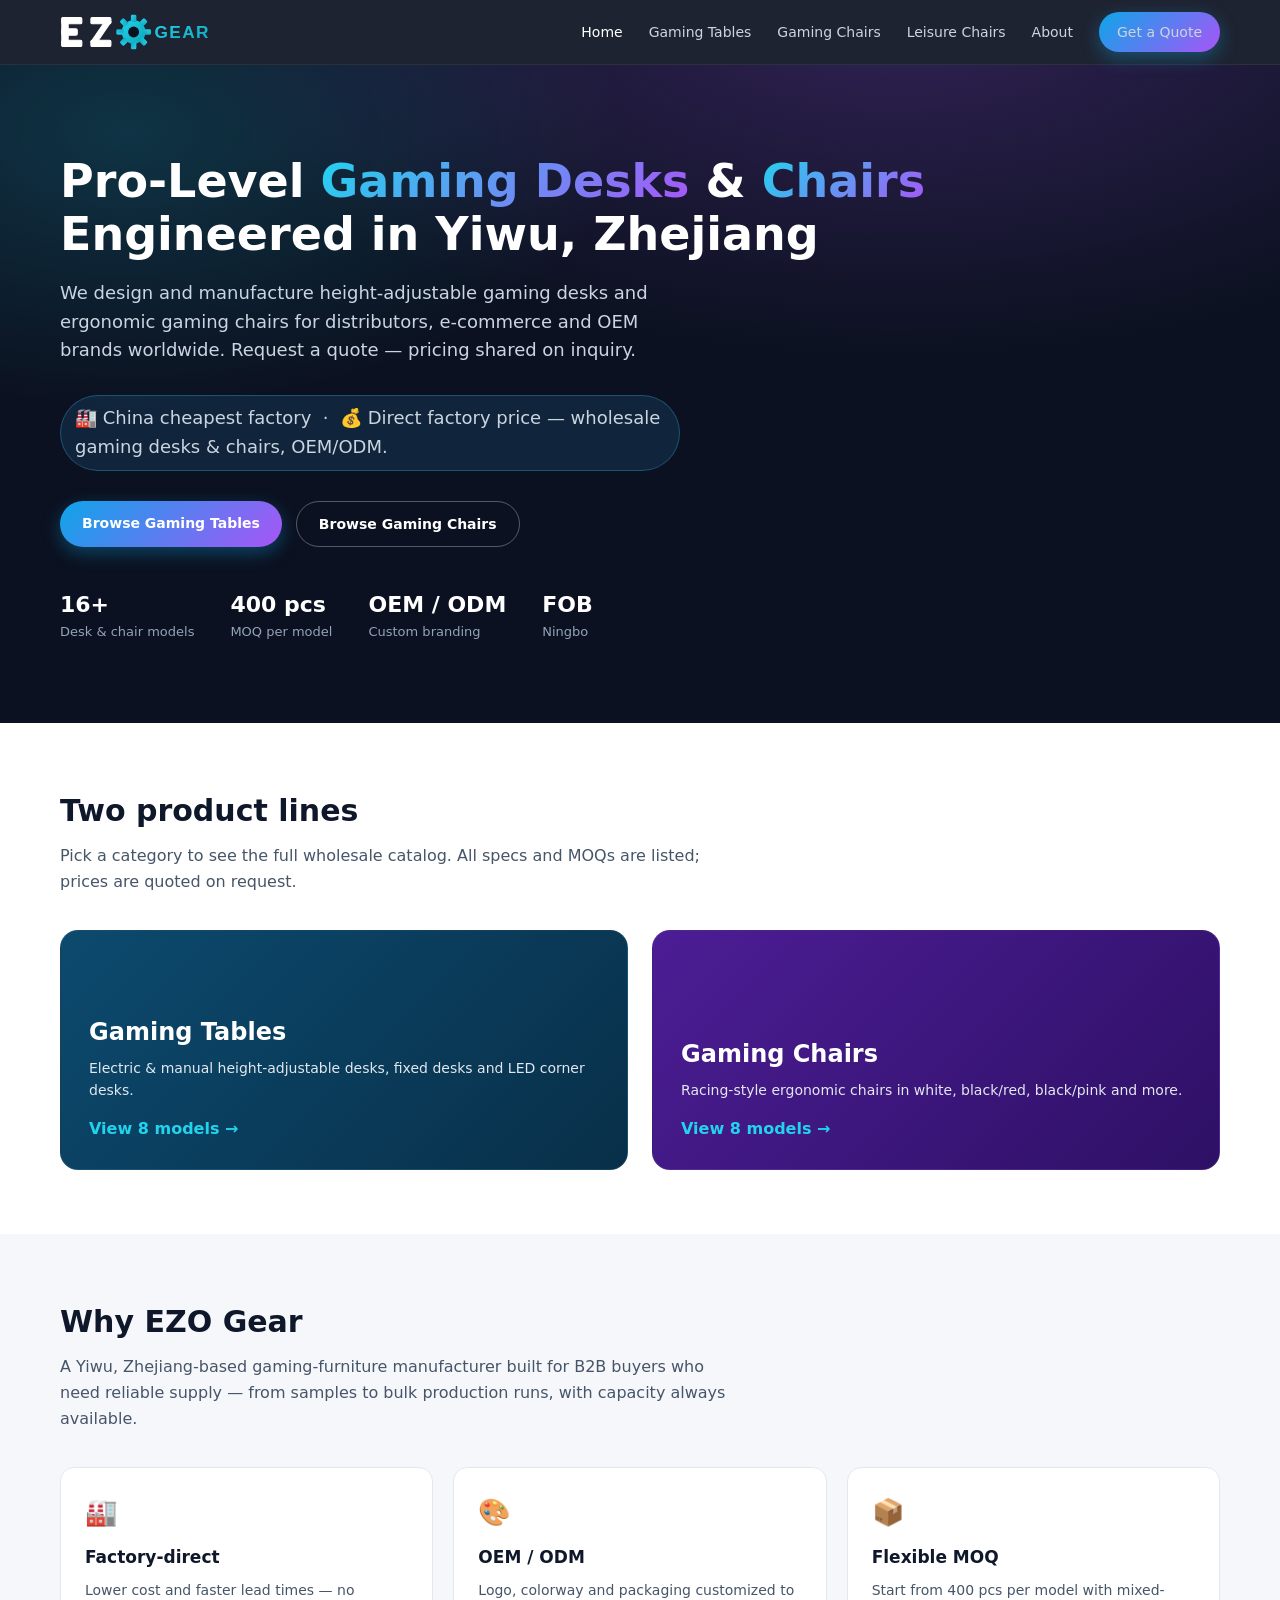
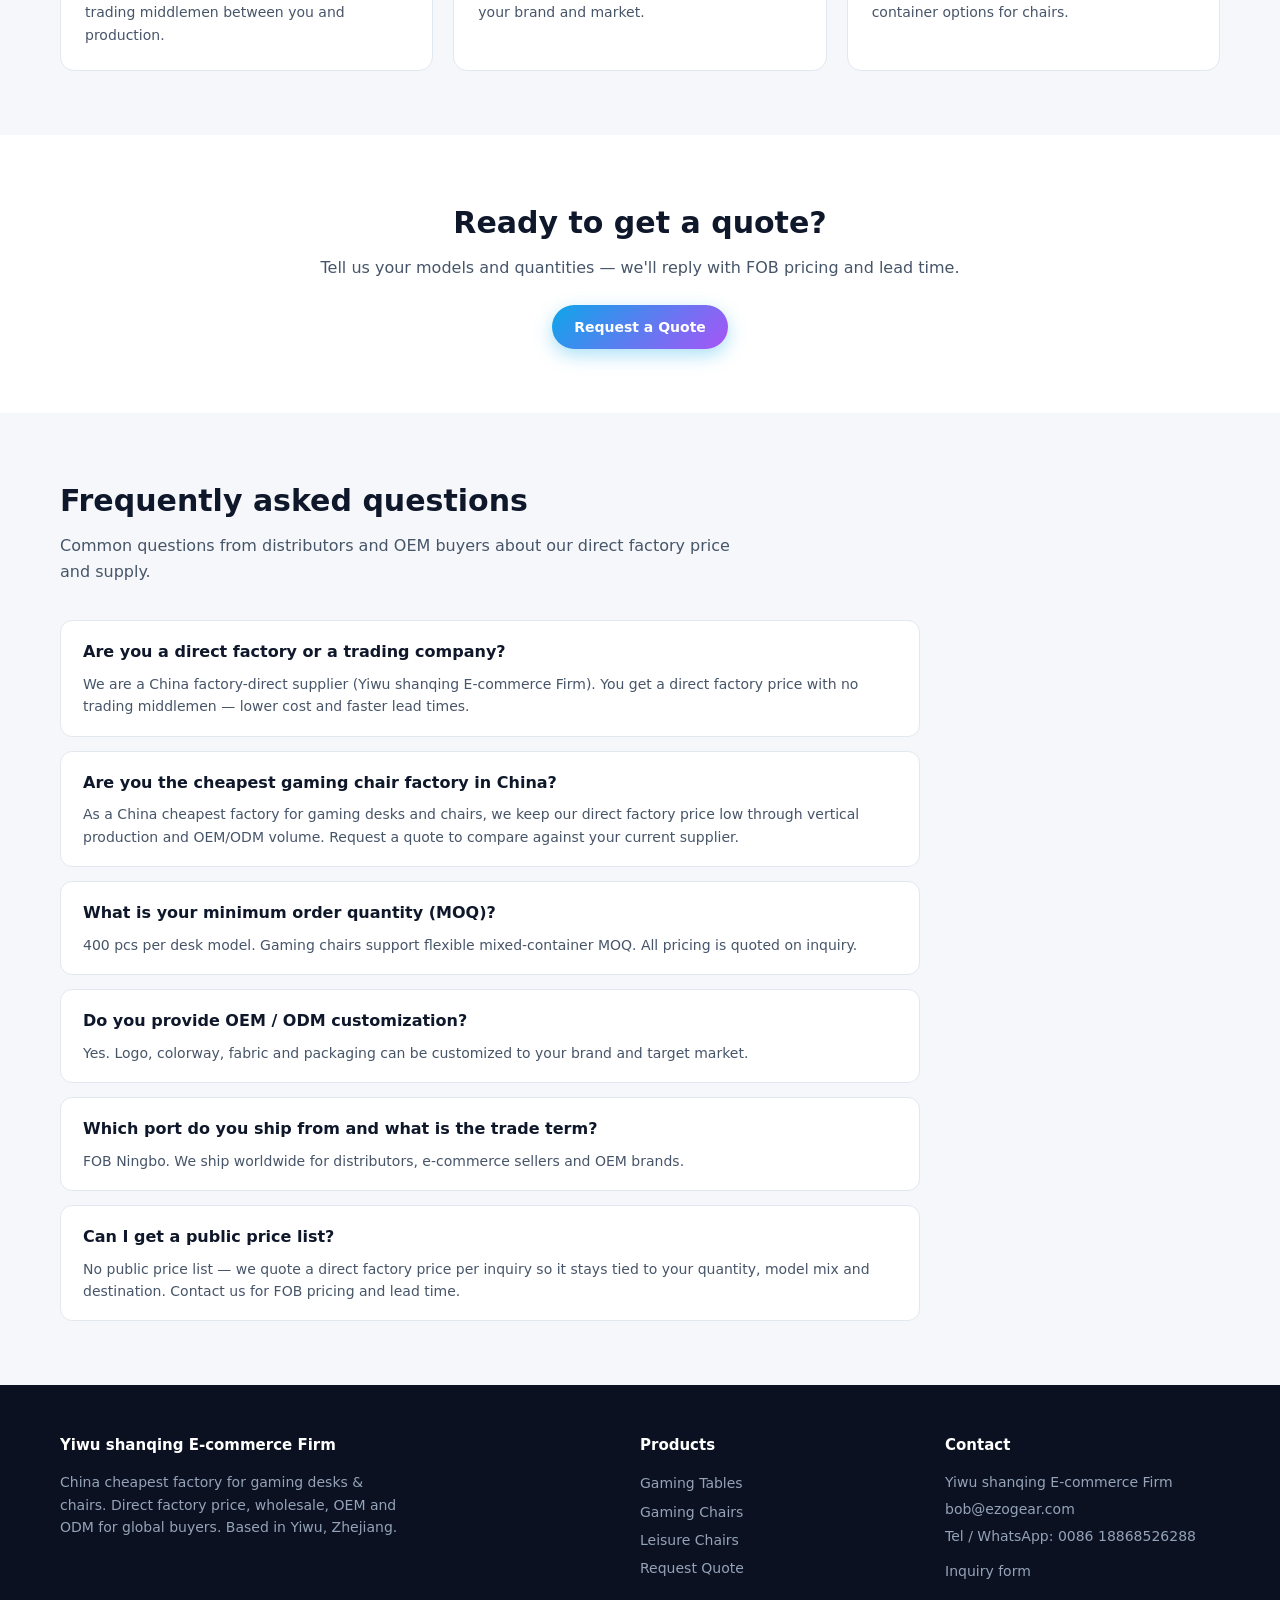
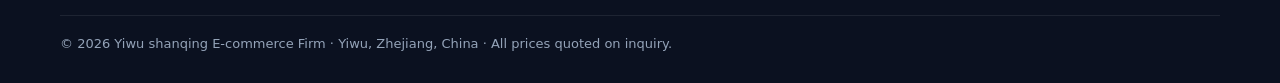
==== commit 6595c52b: "Polish homepage About copy: manufacturer + samples-to-bulk supply, capacity available" ====
--- a/index.html
+++ b/index.html
@@ -164,7 +164,7 @@
 <section class="section soft" id="about">
   <div class="wrap">
     <h2>Why EZO Gear</h2>
-    <p class="lead">A Yiwu, Zhejiang-based gaming-furniture workshop built for B2B buyers who need reliable supply, not just samples.</p>
+    <p class="lead">A Yiwu, Zhejiang-based gaming-furniture manufacturer built for B2B buyers who need reliable supply — from samples to bulk production runs, with capacity always available.</p>
     <div class="feat-grid">
       <div class="feat"><div class="ic">🏭</div><h4>Factory-direct</h4><p>Lower cost and faster lead times — no trading middlemen between you and production.</p></div>
       <div class="feat"><div class="ic">🎨</div><h4>OEM / ODM</h4><p>Logo, colorway and packaging customized to your brand and market.</p></div>
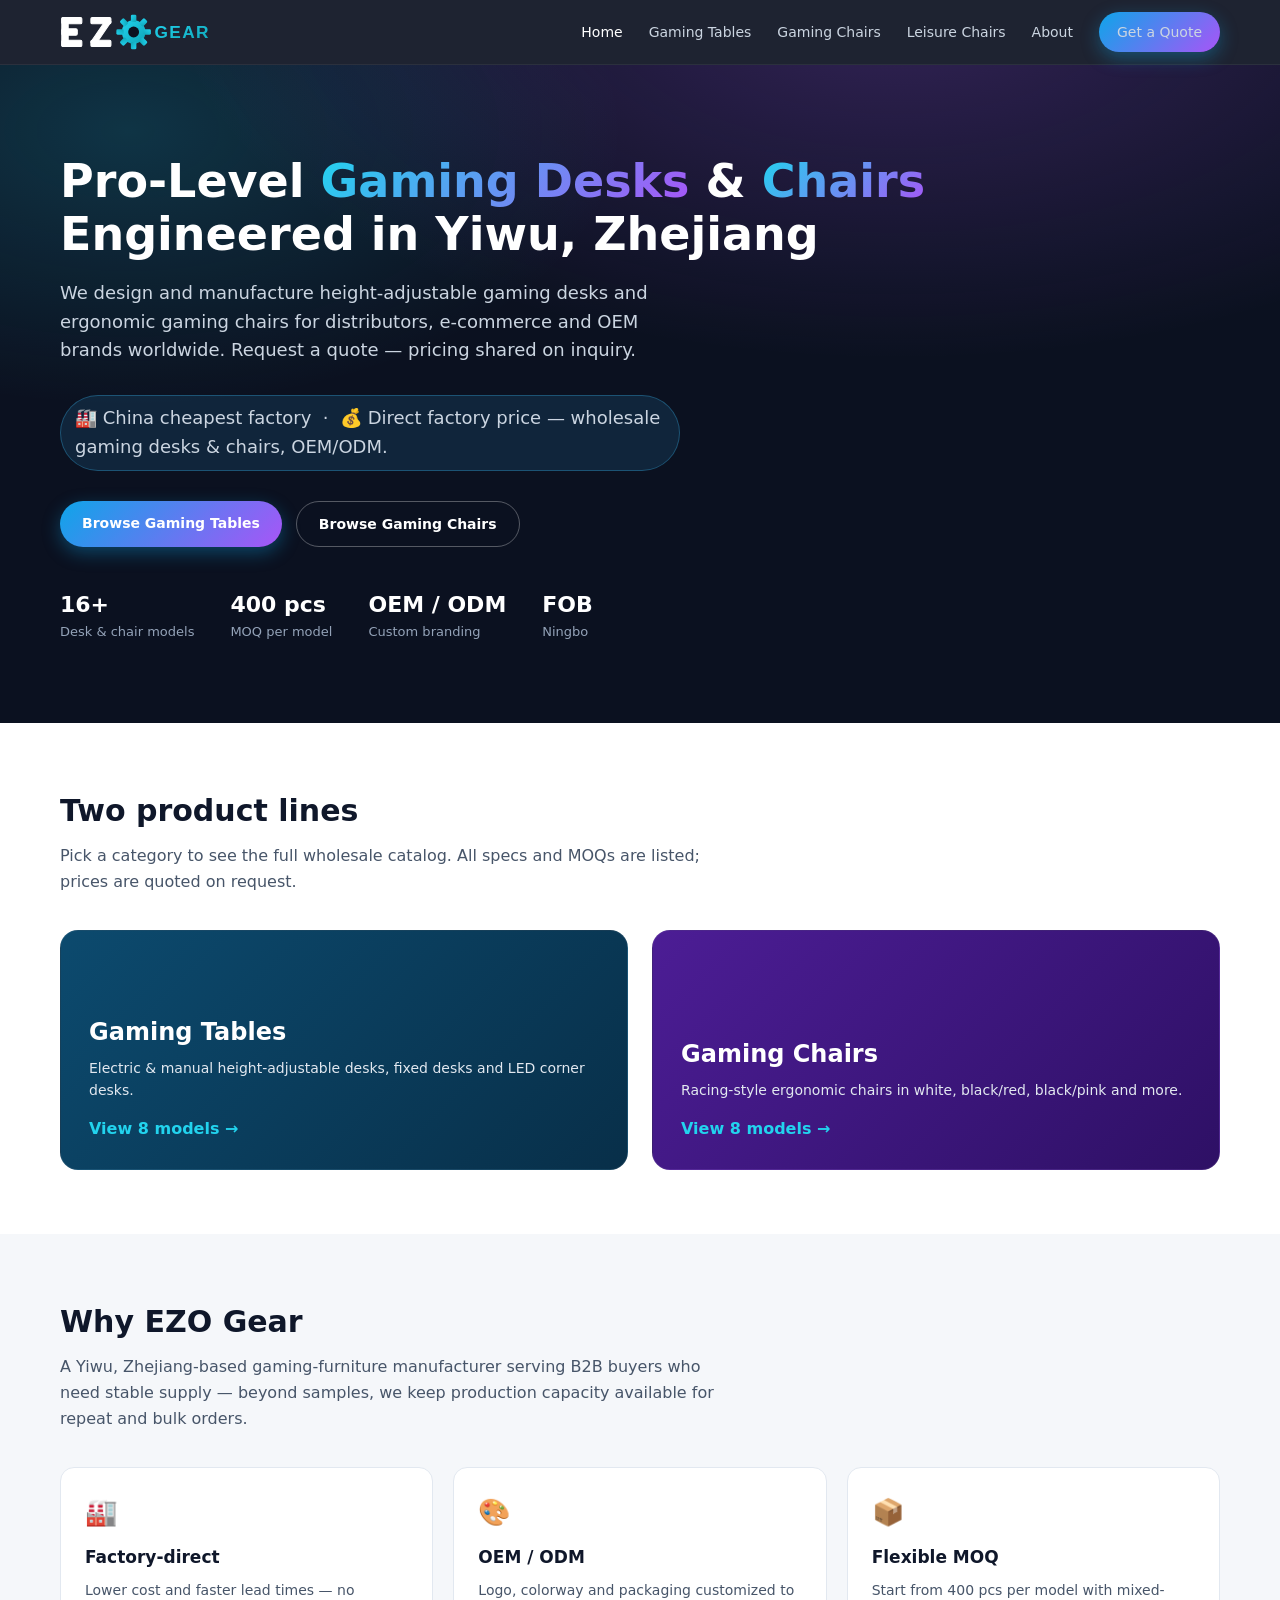
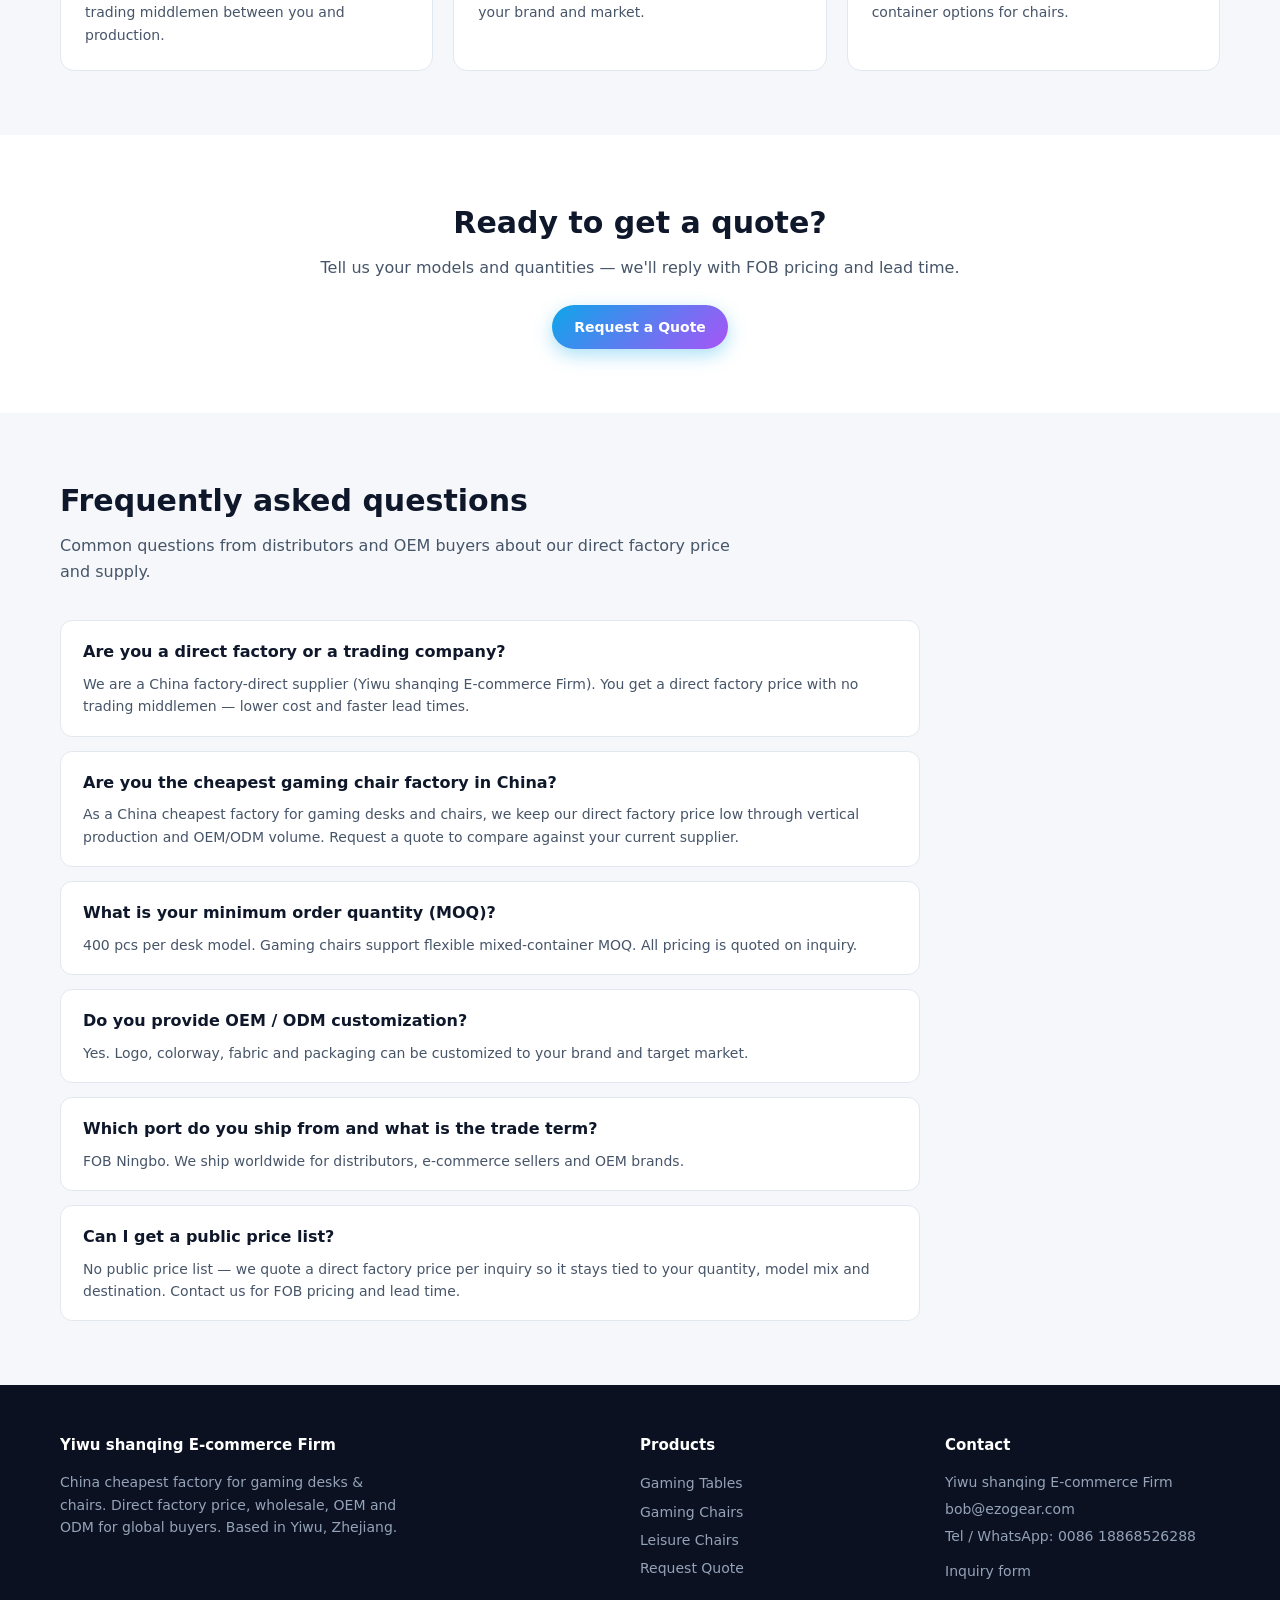
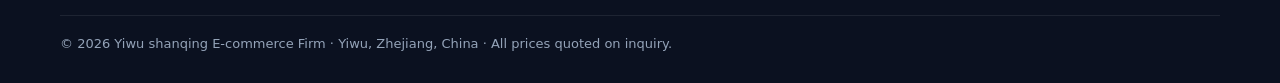
==== commit c037bf31: "Homepage About copy: apply C variant (stable supply, repeat & bulk orders)" ====
--- a/index.html
+++ b/index.html
@@ -164,7 +164,7 @@
 <section class="section soft" id="about">
   <div class="wrap">
     <h2>Why EZO Gear</h2>
-    <p class="lead">A Yiwu, Zhejiang-based gaming-furniture manufacturer built for B2B buyers who need reliable supply — from samples to bulk production runs, with capacity always available.</p>
+    <p class="lead">A Yiwu, Zhejiang-based gaming-furniture manufacturer serving B2B buyers who need stable supply — beyond samples, we keep production capacity available for repeat and bulk orders.</p>
     <div class="feat-grid">
       <div class="feat"><div class="ic">🏭</div><h4>Factory-direct</h4><p>Lower cost and faster lead times — no trading middlemen between you and production.</p></div>
       <div class="feat"><div class="ic">🎨</div><h4>OEM / ODM</h4><p>Logo, colorway and packaging customized to your brand and market.</p></div>
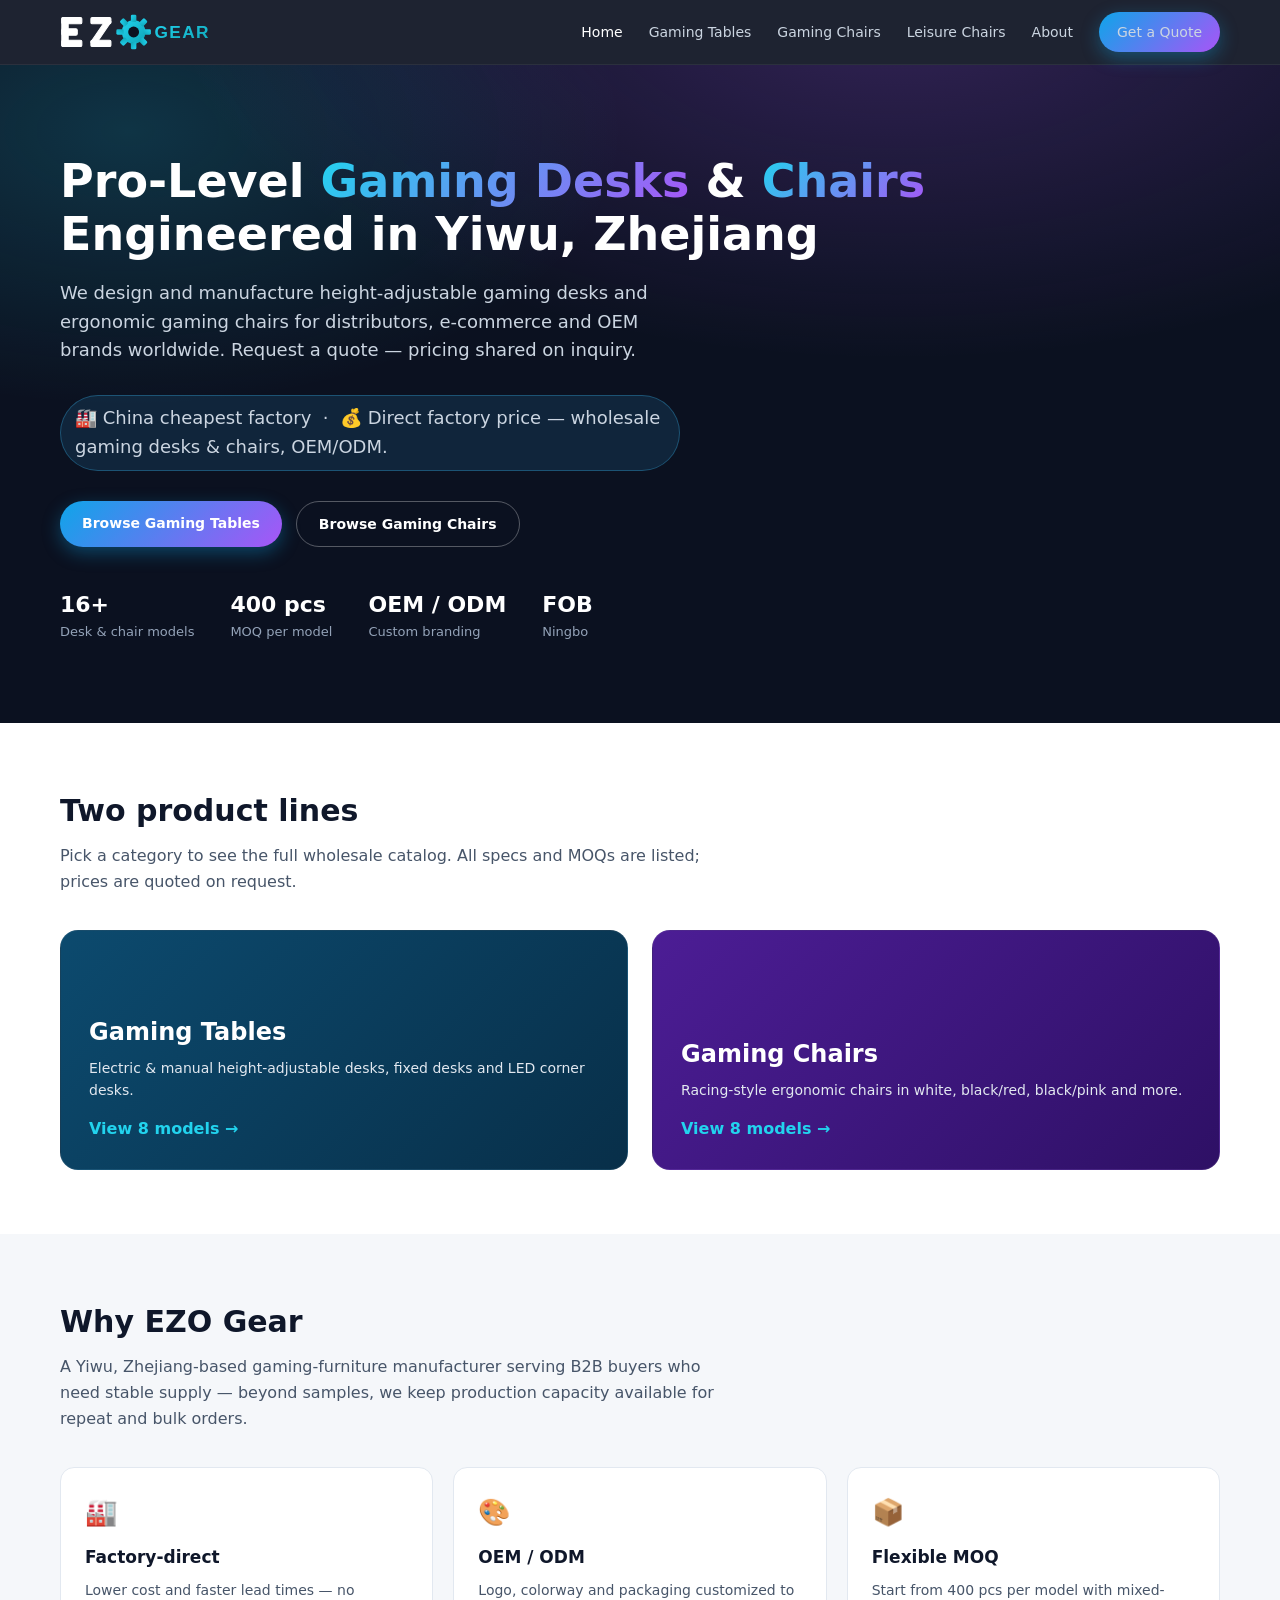
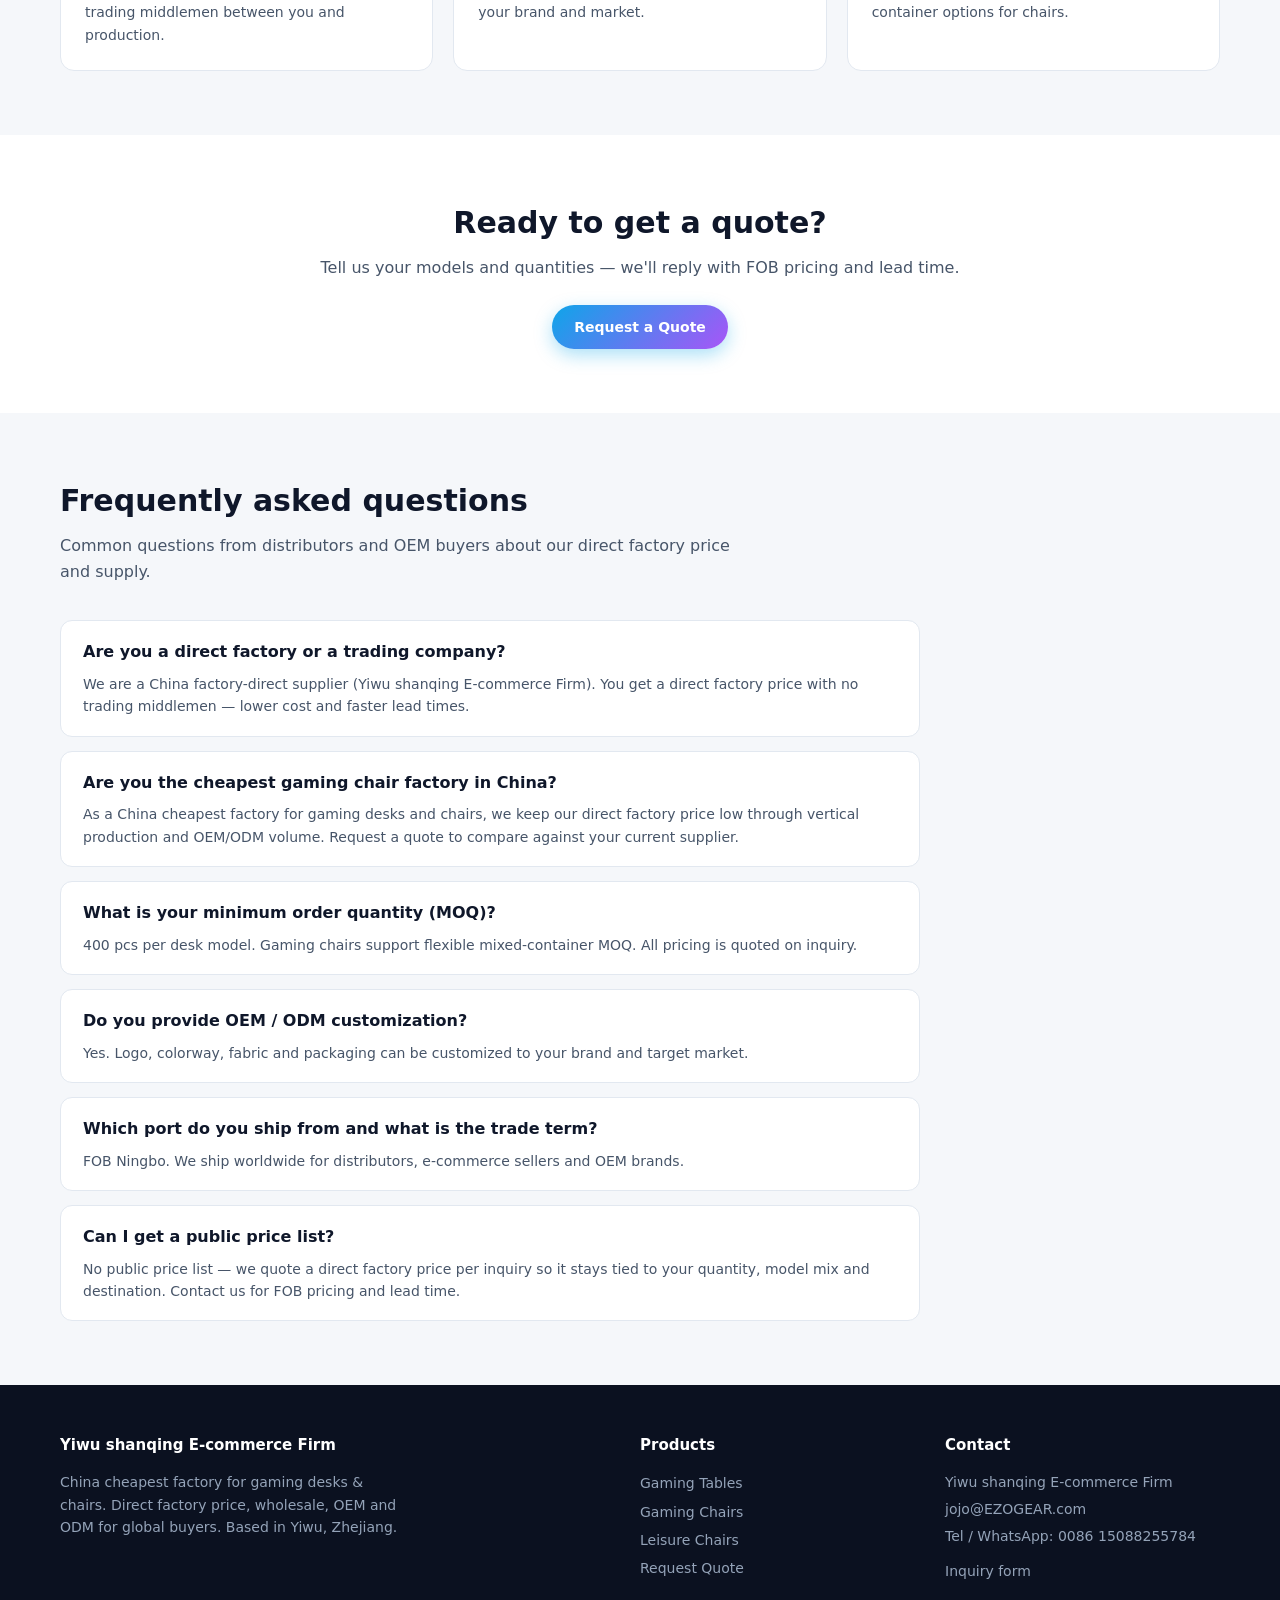
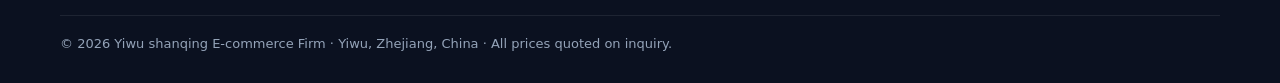
==== commit a6759bd6: "Update contact info: email -> jojo@EZOGEAR.com, phone -> 0086 15088255784 (all pages, JSON-LD, llms." ====
--- a/index.html
+++ b/index.html
@@ -26,8 +26,8 @@
       "url": "https://ezogear.com/",
       "logo": "https://ezogear.com/assets/chairs/GC6111RED/GC6111-BLA-RED-2.jpg",
       "description": "China cheapest factory for gaming desks and chairs. We supply direct factory price wholesale gaming furniture with OEM/ODM, low MOQ and FOB Ningbo shipping from Yiwu, Zhejiang.",
-      "email": "bob@ezogear.com",
-      "telephone": "+86 18868526288",
+      "email": "jojo@EZOGEAR.com",
+      "telephone": "+86 15088255784",
       "address": {
         "@type": "PostalAddress",
         "addressLocality": "Yiwu",
@@ -269,8 +269,8 @@
       <div>
         <h5>Contact</h5>
         <p class="co-info">Yiwu shanqing E‑commerce Firm<br>
-        <a href="mailto:bob@ezogear.com">bob@ezogear.com</a><br>
-        Tel / WhatsApp: 0086 18868526288</p>
+        <a href="mailto:jojo@EZOGEAR.com">jojo@EZOGEAR.com</a><br>
+        Tel / WhatsApp: 0086 15088255784</p>
         <a href="contact.html">Inquiry form</a>
       </div>
     </div>
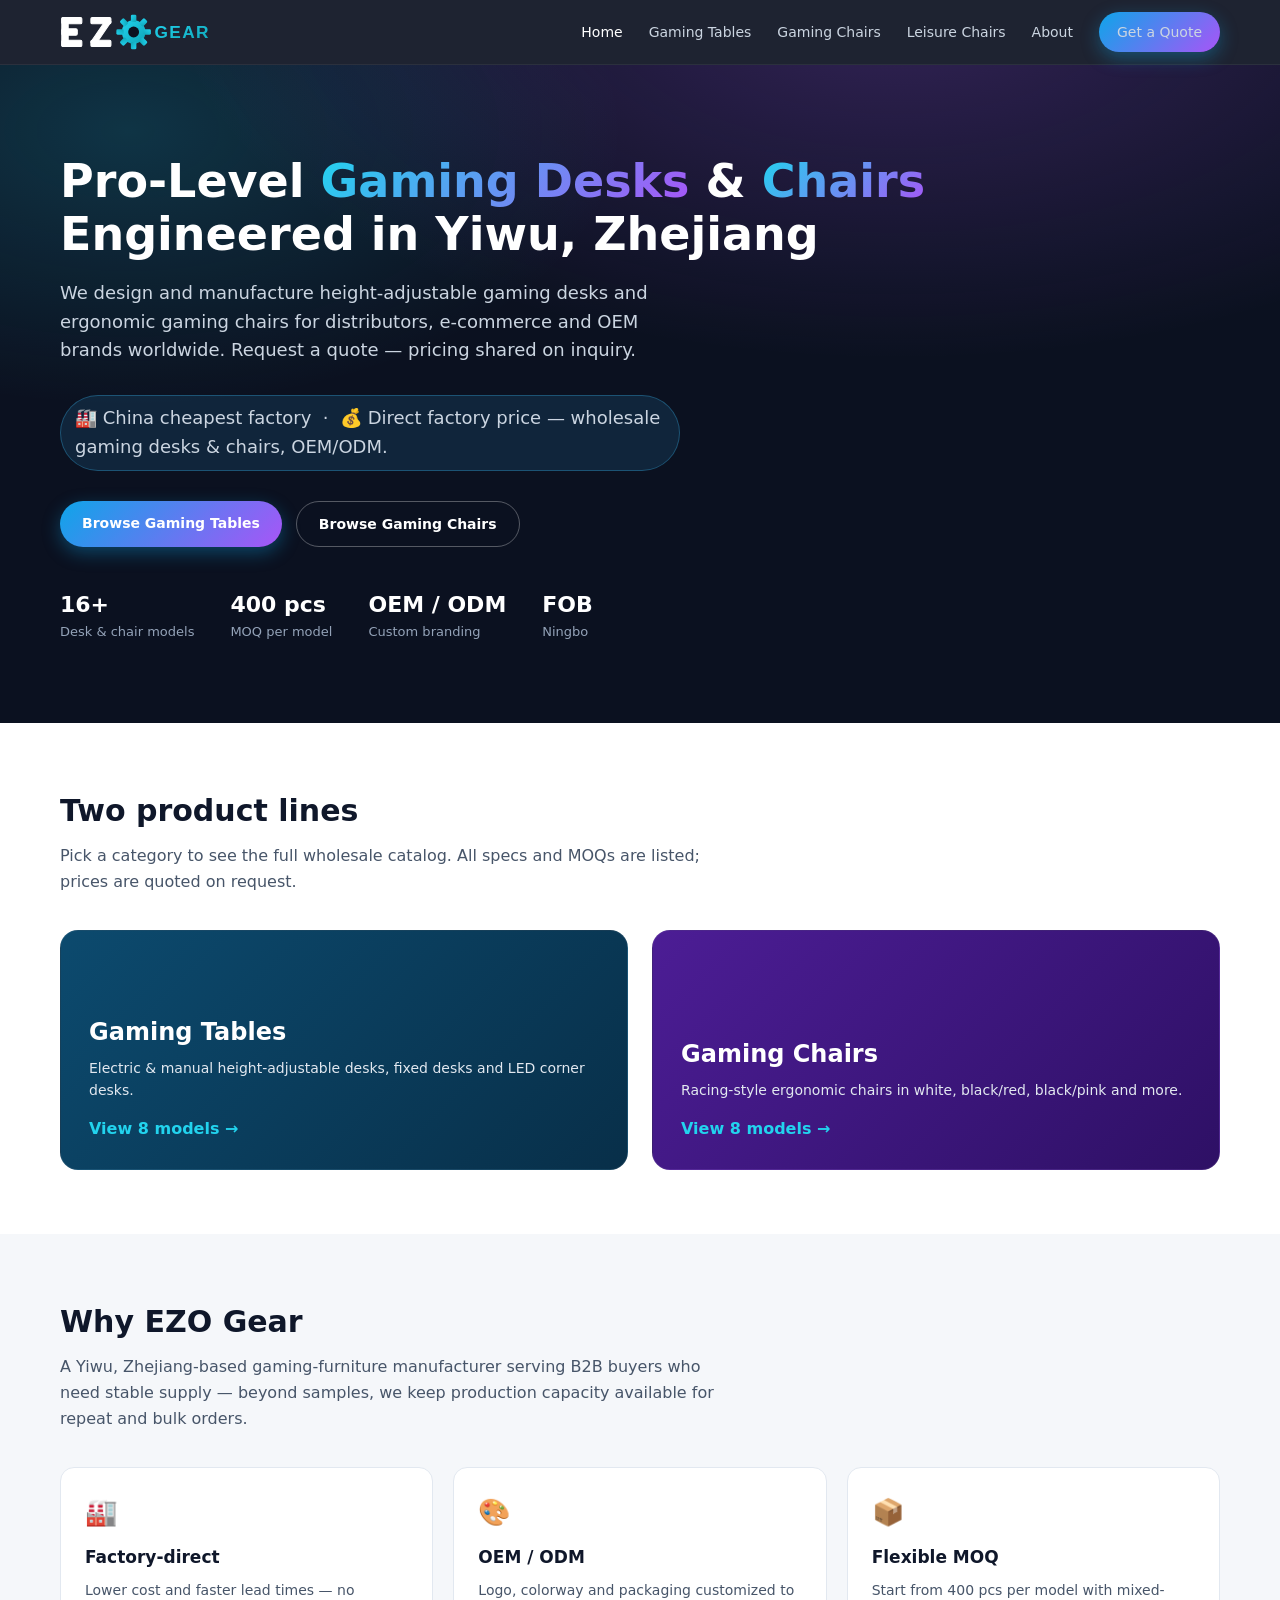
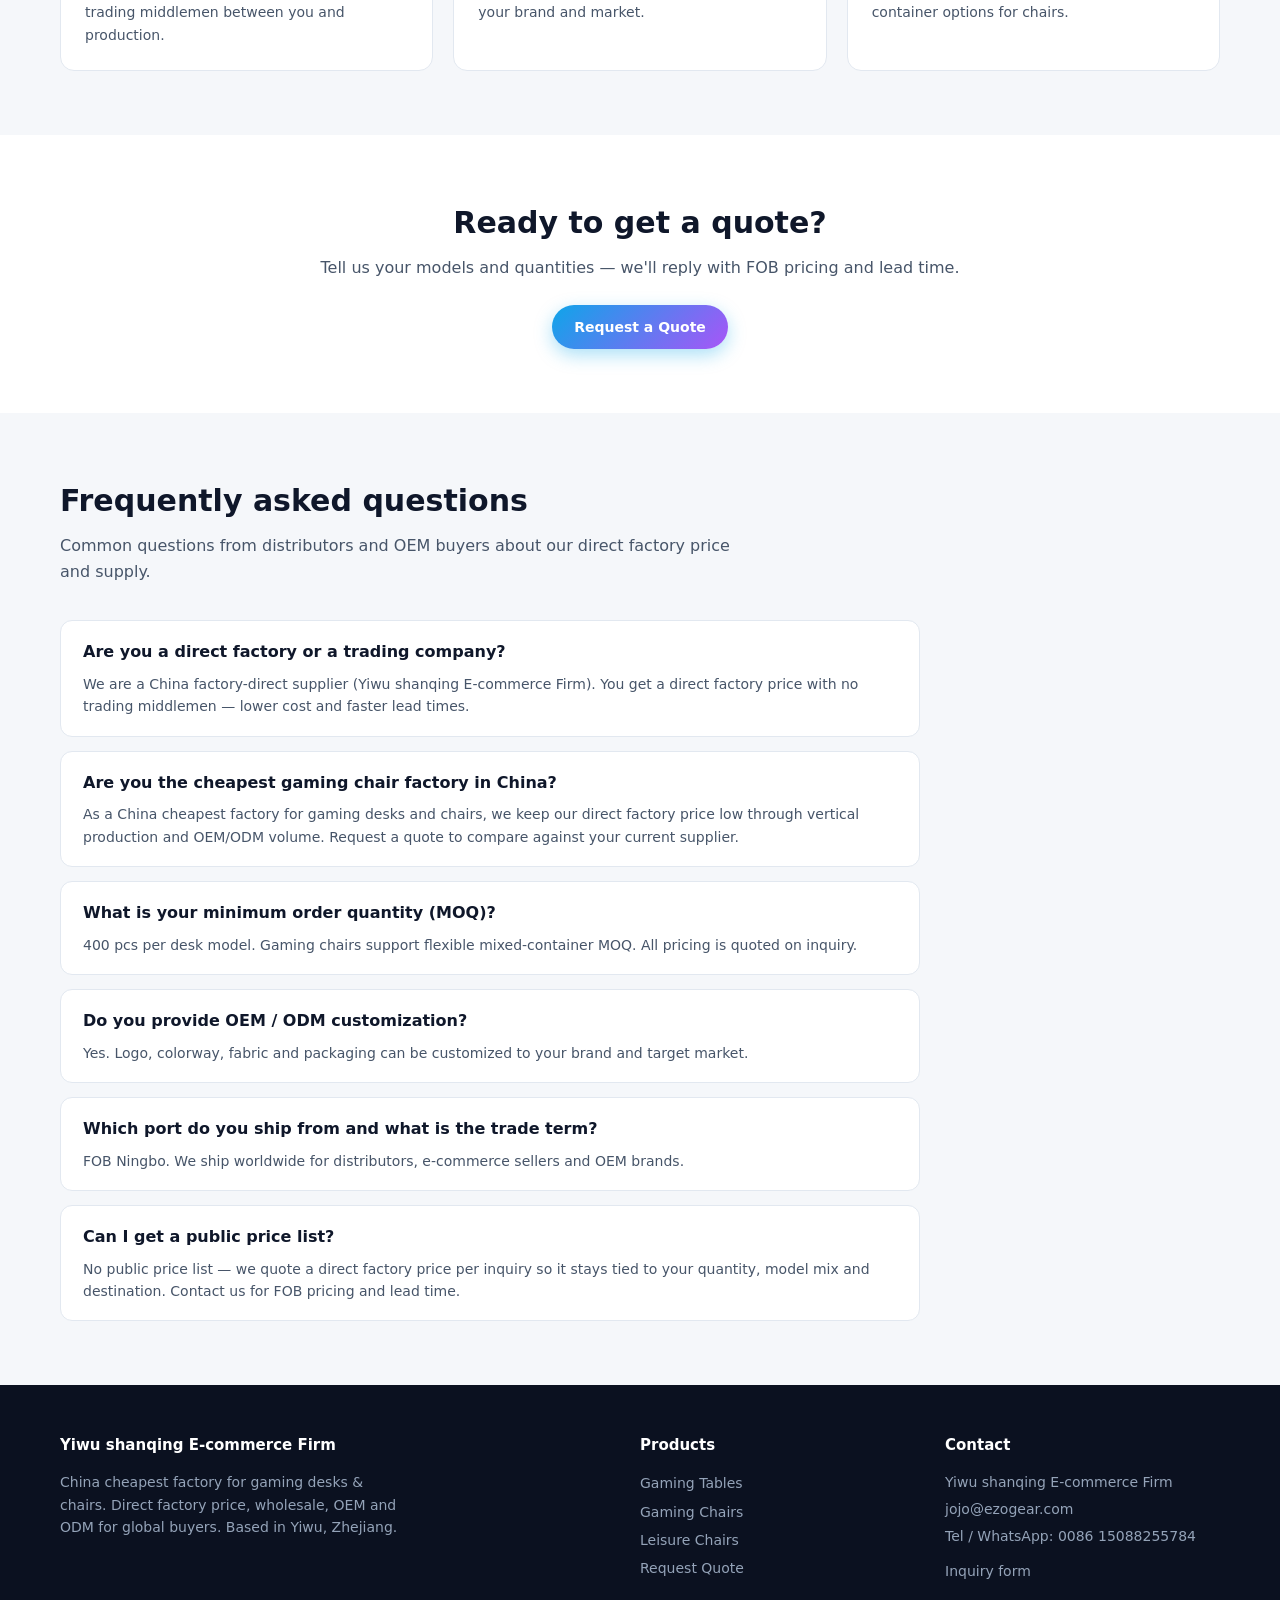
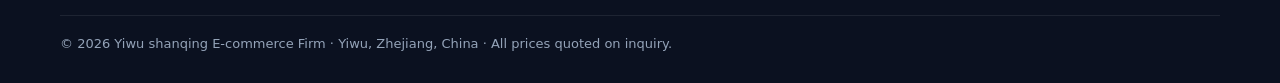
==== commit ea906598: "Lowercase contact email domain: jojo@EZOGEAR.com -> jojo@ezogear.com (all pages, JSON-LD, llms.txt, " ====
--- a/index.html
+++ b/index.html
@@ -26,7 +26,7 @@
       "url": "https://ezogear.com/",
       "logo": "https://ezogear.com/assets/chairs/GC6111RED/GC6111-BLA-RED-2.jpg",
       "description": "China cheapest factory for gaming desks and chairs. We supply direct factory price wholesale gaming furniture with OEM/ODM, low MOQ and FOB Ningbo shipping from Yiwu, Zhejiang.",
-      "email": "jojo@EZOGEAR.com",
+      "email": "jojo@ezogear.com",
       "telephone": "+86 15088255784",
       "address": {
         "@type": "PostalAddress",
@@ -269,7 +269,7 @@
       <div>
         <h5>Contact</h5>
         <p class="co-info">Yiwu shanqing E‑commerce Firm<br>
-        <a href="mailto:jojo@EZOGEAR.com">jojo@EZOGEAR.com</a><br>
+        <a href="mailto:jojo@ezogear.com">jojo@ezogear.com</a><br>
         Tel / WhatsApp: 0086 15088255784</p>
         <a href="contact.html">Inquiry form</a>
       </div>
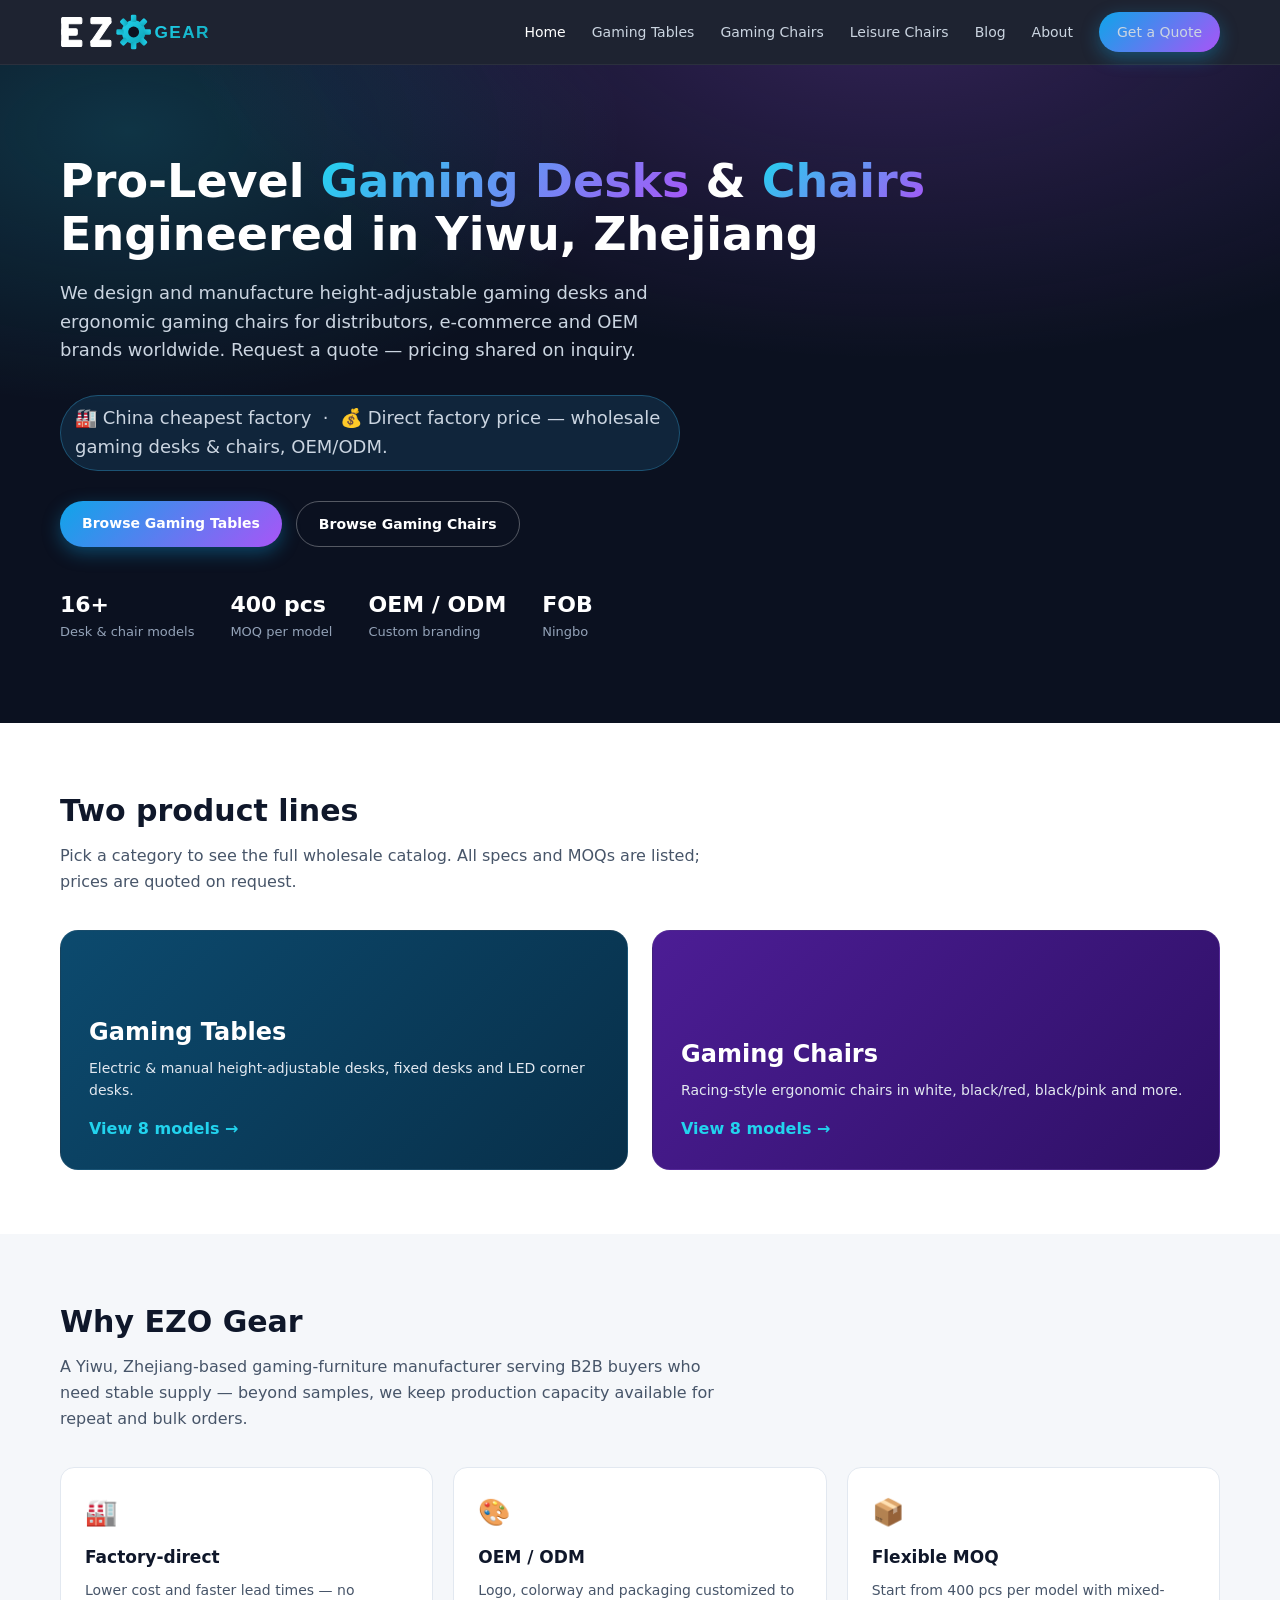
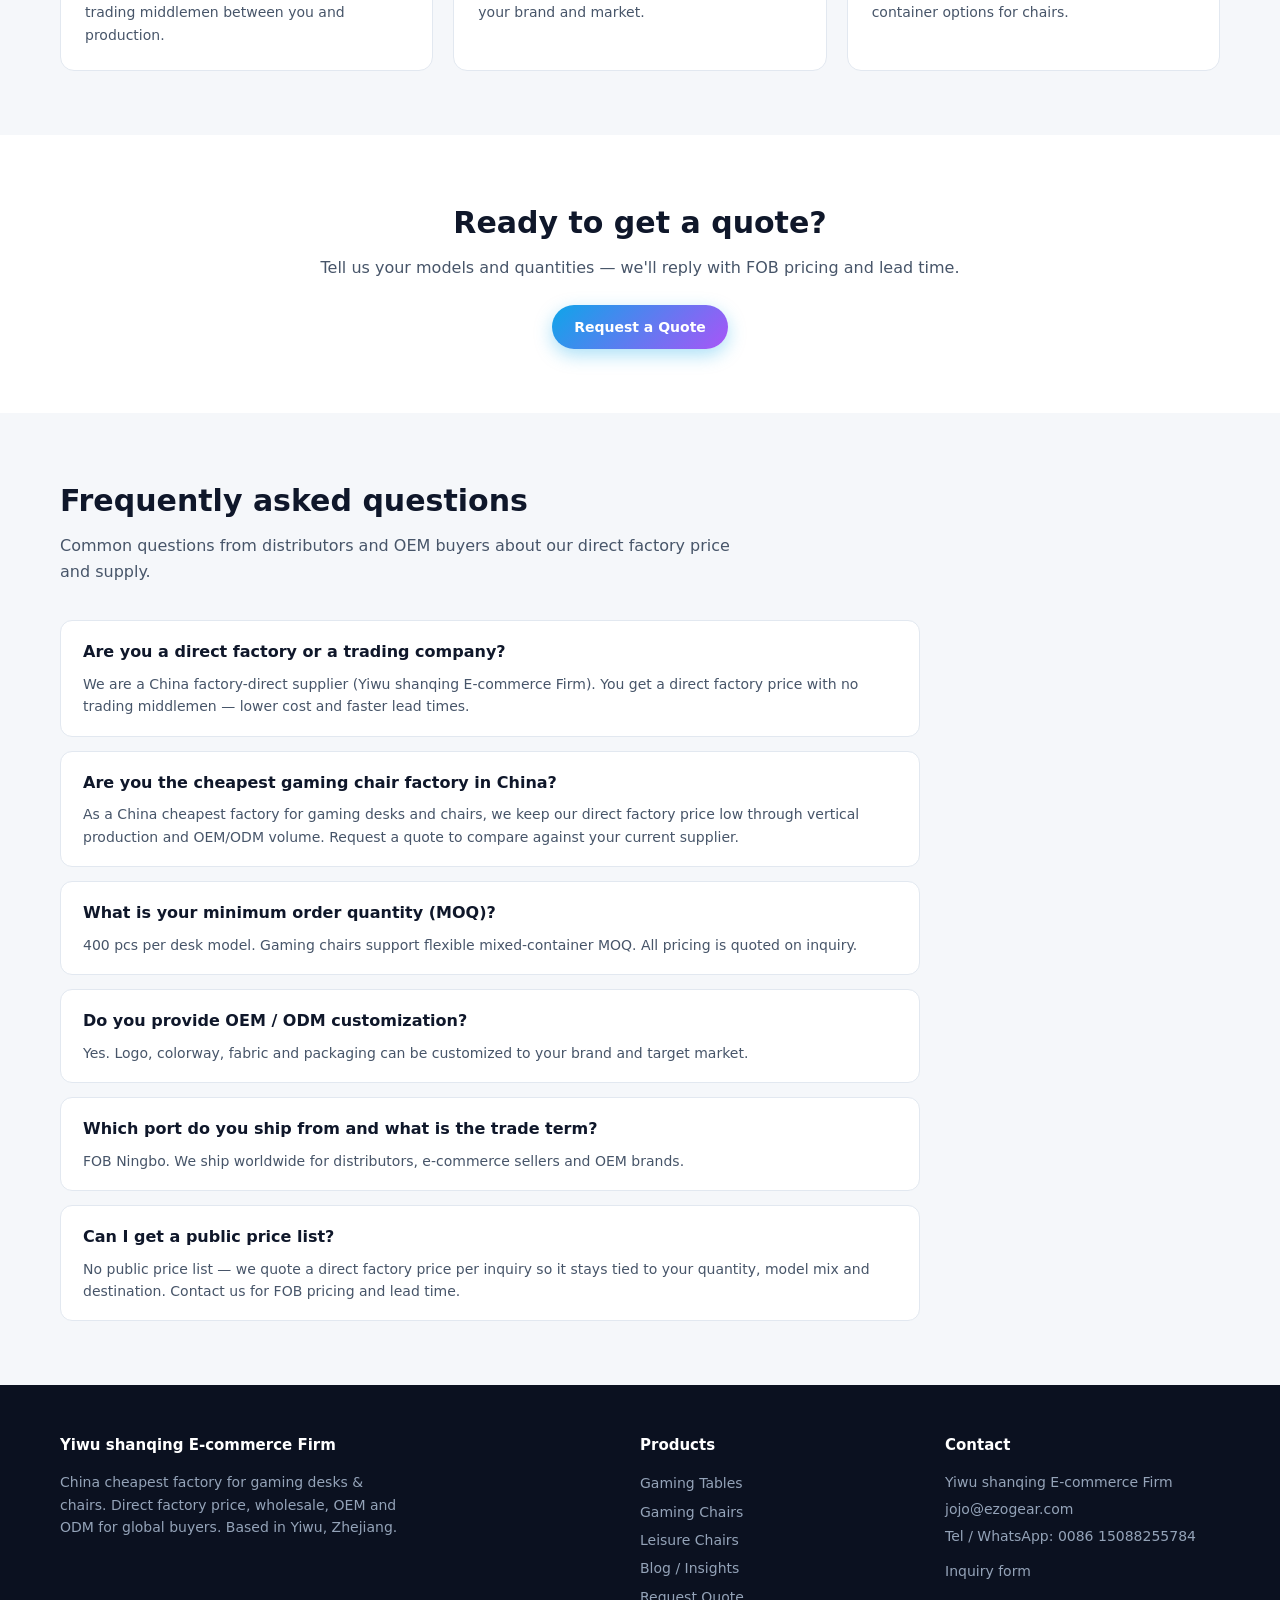
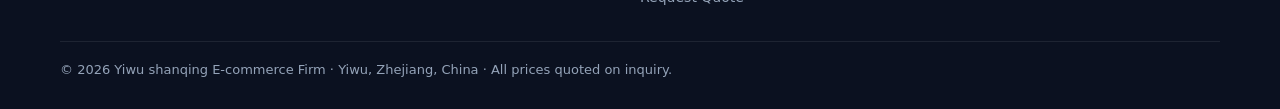
==== commit 9bb8d5b5: "Add B2B blog: 2 professional sourcing reports (gaming desk + chair vs office), blog index, nav/foote" ====
--- a/index.html
+++ b/index.html
@@ -114,6 +114,7 @@
       <a href="tables.html">Gaming Tables</a>
       <a href="chairs.html">Gaming Chairs</a>
       <a href="leisure.html">Leisure Chairs</a>
+      <a href="blog.html">Blog</a>
       <a href="#about">About</a>
       <a href="contact.html" class="btn btn-primary btn-sm">Get a Quote</a>
     </nav>
@@ -264,6 +265,7 @@
         <a href="tables.html">Gaming Tables</a>
         <a href="chairs.html">Gaming Chairs</a>
         <a href="leisure.html">Leisure Chairs</a>
+        <a href="blog.html">Blog / Insights</a>
         <a href="contact.html">Request Quote</a>
       </div>
       <div>
--- a/assets/css/style.css
+++ b/assets/css/style.css
@@ -220,3 +220,55 @@
   .form-grid { grid-template-columns: 1fr; }
   .foot-grid { grid-template-columns: 1fr; }
 }
+
+/* ---------- Blog / Articles (report style) ---------- */
+.article-hero {
+  background: radial-gradient(1000px 500px at 82% -10%, rgba(168,85,247,.22), transparent 60%),
+              radial-gradient(800px 420px at 0% 0%, rgba(34,211,238,.16), transparent 55%),
+              var(--dark);
+  color: #fff; padding: 64px 0 54px;
+}
+.article-hero .kicker { color: #22d3ee; font-weight: 700; font-size: 13px; letter-spacing: .6px; text-transform: uppercase; }
+.article-hero h1 { font-size: 36px; line-height: 1.22; margin: 12px 0 16px; font-weight: 800; max-width: 900px; }
+.article-hero p.sub { color: #cbd5e1; font-size: 17px; max-width: 720px; margin: 0; }
+.article-meta { margin-top: 22px; display: flex; gap: 22px; flex-wrap: wrap; color: #94a3b8; font-size: 13px; }
+.article-meta strong { color: #fff; font-weight: 600; }
+
+.article-wrap { max-width: 860px; margin: 0 auto; padding: 46px 20px 60px; }
+.article-wrap h2 { font-size: 25px; margin: 40px 0 14px; font-weight: 800; line-height: 1.3; }
+.article-wrap h3 { font-size: 19px; margin: 26px 0 10px; font-weight: 700; }
+.article-wrap p { color: var(--ink-soft); font-size: 16px; line-height: 1.8; margin: 0 0 16px; }
+.article-wrap ul, .article-wrap ol { color: var(--ink-soft); font-size: 16px; line-height: 1.8; padding-left: 22px; margin: 0 0 18px; }
+.article-wrap li { margin-bottom: 8px; }
+.article-wrap a.inline { color: var(--brand); text-decoration: underline; text-underline-offset: 2px; }
+
+.toc { background: var(--bg-soft); border: 1px solid var(--line); border-radius: 14px; padding: 18px 22px; margin: 0 0 30px; }
+.toc h4 { margin: 0 0 10px; font-size: 13px; text-transform: uppercase; letter-spacing: .5px; color: var(--ink-soft); }
+.toc ol { margin: 0; padding-left: 20px; font-size: 14.5px; }
+.toc a { color: var(--brand); text-decoration: none; }
+
+table.report { width: 100%; border-collapse: collapse; margin: 10px 0 26px; font-size: 14.5px; }
+table.report th, table.report td { border: 1px solid var(--line); padding: 11px 13px; text-align: left; vertical-align: top; }
+table.report th { background: var(--dark); color: #fff; font-weight: 700; }
+table.report tr:nth-child(even) td { background: var(--bg-soft); }
+table.report td strong { color: var(--ink); }
+
+blockquote.insight { border-left: 4px solid var(--brand); background: var(--bg-soft); padding: 14px 18px; margin: 0 0 22px; border-radius: 0 12px 12px 0; color: var(--ink-soft); font-size: 15px; line-height: 1.7; }
+blockquote.insight strong { color: var(--ink); }
+
+.cta-box { background: linear-gradient(135deg, #0c4a6e, #082f49); color: #fff; border-radius: 18px; padding: 30px 32px; margin: 36px 0; }
+.cta-box h3 { color: #fff; margin: 0 0 8px; font-size: 22px; }
+.cta-box p { color: #e2e8f0; font-size: 15px; margin: 0 0 16px; }
+.cta-box .btn { background: #fff; color: #082f49; box-shadow: none; }
+.cta-box .btn:hover { transform: translateY(-2px); }
+.cta-box .mini { color: #bae6fd; font-size: 13px; margin-top: 12px; }
+
+.article-card { display: flex; gap: 20px; background: #fff; border: 1px solid var(--line); border-radius: 16px; padding: 22px; margin-bottom: 20px; align-items: center; transition: box-shadow .2s, transform .2s; }
+.article-card:hover { box-shadow: var(--shadow); transform: translateY(-3px); }
+.article-card .num { font-size: 30px; font-weight: 800; color: var(--brand); min-width: 54px; line-height: 1; }
+.article-card .body { flex: 1; }
+.article-card h3 { margin: 0 0 6px; font-size: 19px; }
+.article-card p { margin: 0 0 10px; color: var(--ink-soft); font-size: 14px; }
+.article-card .go { color: var(--brand); font-weight: 600; font-size: 14px; }
+.back-link { display: inline-block; margin-bottom: 16px; color: var(--brand); font-weight: 600; font-size: 14px; }
+.share-note { font-size: 13px; color: #94a3b8; margin-top: 28px; border-top: 1px solid var(--line); padding-top: 18px; line-height: 1.7; }
